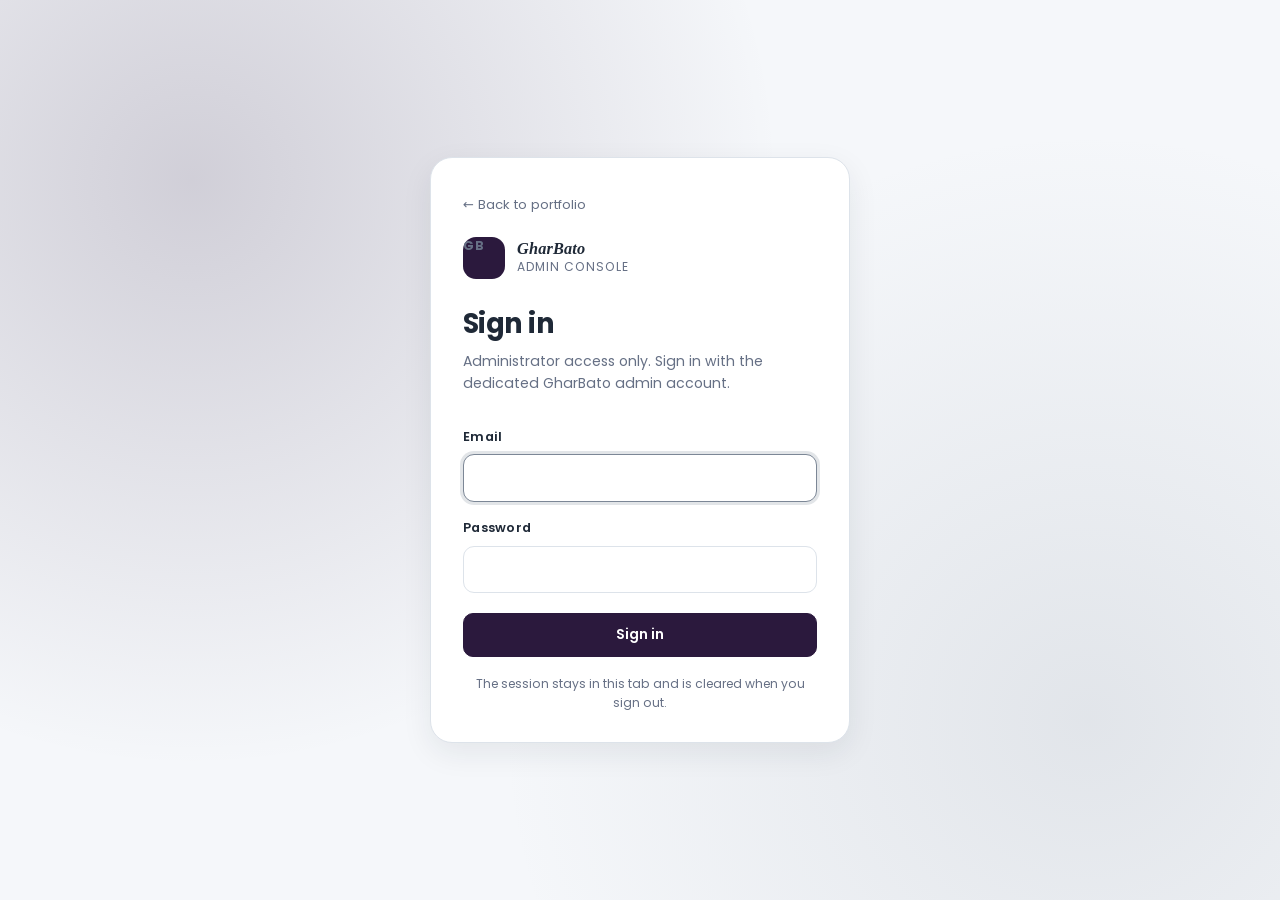
==== gharbato-admin.html @ e3916958 "Add GharBato web admin console Admin sign-in checks the dedicated account UID defined in the public " ====
<!DOCTYPE html>
<html lang="en">
<head>
    <meta charset="UTF-8">
    <meta name="viewport" content="width=device-width, initial-scale=1.0">
    <meta name="robots" content="noindex, nofollow">
    <meta name="description" content="Private GharBato administration console.">
    <title>GharBato Admin</title>
    <link rel="stylesheet" href="gharbato-admin.css?v=20261026-5">
</head>
<body>
    <div id="login-view" class="auth-screen">
        <div class="auth-card">
            <a class="auth-back" href="index.html">&larr; Back to portfolio</a>
            <div class="auth-brand">
                <span class="brand-mark">GB</span>
                <div>
                    <strong>GharBato</strong>
                    <span>Admin console</span>
                </div>
            </div>
            <h1>Sign in</h1>
            <p class="muted">Administrator access only. Sign in with the dedicated GharBato admin account.</p>
            <form id="login-form" novalidate>
                <label for="login-email">Email</label>
                <input id="login-email" name="email" type="email" autocomplete="username" spellcheck="false" required>
                <label for="login-password">Password</label>
                <input id="login-password" name="password" type="password" autocomplete="current-password" required>
                <p id="login-error" class="form-error" role="alert" hidden></p>
                <button type="submit" class="btn btn-primary btn-block" id="login-submit">Sign in</button>
            </form>
            <p class="auth-note">The session stays in this tab and is cleared when you sign out.</p>
        </div>
    </div>

    <div id="admin-view" hidden>
        <header class="topbar">
            <div class="topbar-inner">
                <div class="topbar-brand">
                    <span class="brand-mark">GB</span>
                    <div>
                        <strong>GharBato</strong>
                        <span>Admin</span>
                    </div>
                </div>
                <div class="topbar-actions">
                    <span id="account-email" class="account-email"></span>
                    <button type="button" class="btn btn-ghost" data-action="refresh">Refresh</button>
                    <button type="button" class="btn btn-ghost" data-action="sign-out">Sign out</button>
                </div>
            </div>
            <nav class="tabs" aria-label="Admin sections">
                <button type="button" class="tab is-active" data-action="nav" data-view="overview">Overview</button>
                <button type="button" class="tab" data-action="nav" data-view="listings">Listings</button>
                <button type="button" class="tab" data-action="nav" data-view="reports">Reports</button>
                <button type="button" class="tab" data-action="nav" data-view="users">Users</button>
                <button type="button" class="tab" data-action="nav" data-view="kyc">KYC</button>
                <button type="button" class="tab" data-action="nav" data-view="support">Support</button>
                <button type="button" class="tab" data-action="nav" data-view="search">Search</button>
                <button type="button" class="tab" data-action="nav" data-view="delete">Deletion</button>
            </nav>
        </header>

        <main class="view" id="view-root"></main>

        <footer class="admin-footer">
            GharBato admin &middot; <a href="index.html">Portfolio</a> &middot;
            <a href="gharbato-privacy.html">Privacy</a>
        </footer>

        <div id="toast" class="toast" role="status" aria-live="polite" hidden></div>
        <div id="modal-root"></div>
    </div>

    <script src="gharbato-admin-config.js?v=20261026-5"></script>
    <script src="gharbato-admin.js?v=20261026-5"></script>
</body>
</html>
---- gharbato-admin.css ----
@import url('https://fonts.googleapis.com/css2?family=Poppins:wght@300;400;500;600;700&display=swap');

:root {
    --bg: #f5f7fa;
    --surface: #ffffff;
    --surface-2: #eef1f5;
    --surface-3: #e4e9ef;
    --text: #1f2937;
    --muted: #667085;
    --border: #dde3ea;
    --brand: #2b193d;
    --brand-soft: #f1ecf5;
    --accent: #7c8796;
    --green: #2f855a;
    --green-soft: #e6f4ec;
    --amber: #b7791f;
    --amber-soft: #fdf3e1;
    --red: #c53030;
    --red-soft: #fdecec;
    --shadow: 0 10px 30px rgba(31, 41, 55, 0.08);
    --radius: 16px;
}

@media (prefers-color-scheme: dark) {
    :root {
        --bg: #15171a;
        --surface: #202328;
        --surface-2: #2b2f35;
        --surface-3: #343940;
        --text: #f3f4f6;
        --muted: #b6bec9;
        --border: #3e454e;
        --brand: #dbc9e8;
        --brand-soft: rgba(219, 201, 232, 0.13);
        --accent: #9aa6b4;
        --green: #68d391;
        --green-soft: rgba(104, 211, 145, 0.14);
        --amber: #f6c177;
        --amber-soft: rgba(246, 193, 119, 0.14);
        --red: #fc8181;
        --red-soft: rgba(252, 129, 129, 0.14);
        --shadow: 0 14px 36px rgba(0, 0, 0, 0.35);
    }
}

* {
    box-sizing: border-box;
}

html {
    color-scheme: light dark;
}

body {
    margin: 0;
    min-height: 100vh;
    background: var(--bg);
    color: var(--text);
    font-family: 'Poppins', system-ui, -apple-system, Segoe UI, sans-serif;
    font-size: 15px;
    line-height: 1.55;
    -webkit-font-smoothing: antialiased;
}

h1, h2, h3, p {
    margin: 0;
}

button, input, select, textarea {
    font: inherit;
    color: inherit;
}

a {
    color: var(--brand);
}

img {
    max-width: 100%;
}

[hidden] {
    display: none !important;
}

.muted {
    color: var(--muted);
}

.small {
    font-size: 0.82rem;
}

/* ---------- Auth ---------- */

.auth-screen {
    display: grid;
    place-items: center;
    min-height: 100vh;
    padding: 24px;
    background:
        radial-gradient(circle at 15% 20%, rgba(43, 25, 61, 0.18), transparent 45%),
        radial-gradient(circle at 85% 80%, rgba(124, 135, 150, 0.16), transparent 45%),
        var(--bg);
}

.auth-card {
    width: min(420px, 100%);
    padding: 34px 32px 30px;
    background: var(--surface);
    border: 1px solid var(--border);
    border-radius: 22px;
    box-shadow: var(--shadow);
}

.auth-back {
    display: inline-block;
    margin-bottom: 22px;
    color: var(--muted);
    font-size: 0.82rem;
    text-decoration: none;
}

.auth-back:hover {
    color: var(--text);
}

.auth-brand,
.topbar-brand {
    display: flex;
    align-items: center;
    gap: 12px;
}

.brand-mark {
    display: grid;
    place-items: center;
    width: 42px;
    height: 42px;
    border-radius: 13px;
    background: var(--brand);
    color: var(--surface);
    font-weight: 700;
    letter-spacing: 0.02em;
    font-size: 0.9rem;
}

@media (prefers-color-scheme: dark) {
    .brand-mark {
        background: #6d4a83;
        color: #ffffff;
    }
}

.auth-brand strong,
.topbar-brand strong {
    display: block;
    font-size: 1.02rem;
    line-height: 1.2;
    font-family: Georgia, 'Times New Roman', serif;
    font-style: italic;
    letter-spacing: 0.01em;
}

.auth-brand span,
.topbar-brand span {
    display: block;
    color: var(--muted);
    font-size: 0.76rem;
    letter-spacing: 0.08em;
    text-transform: uppercase;
}

.auth-card h1 {
    margin-top: 24px;
    font-size: 1.7rem;
    letter-spacing: -0.02em;
}

.auth-card > .muted {
    margin-top: 6px;
    font-size: 0.88rem;
}

#login-form {
    margin-top: 24px;
    display: grid;
    gap: 8px;
}

#login-form label {
    margin-top: 8px;
    font-size: 0.8rem;
    font-weight: 600;
    letter-spacing: 0.02em;
}

input, select, textarea {
    width: 100%;
    padding: 11px 13px;
    border: 1px solid var(--border);
    border-radius: 11px;
    background: var(--surface);
    color: var(--text);
    outline: none;
    transition: border-color 140ms ease, box-shadow 140ms ease;
}

input:focus, select:focus, textarea:focus {
    border-color: var(--accent);
    box-shadow: 0 0 0 3px color-mix(in srgb, var(--accent) 22%, transparent);
}

textarea {
    min-height: 92px;
    resize: vertical;
}

.form-error,
.modal-error {
    color: var(--red);
    font-size: 0.84rem;
}

.auth-note {
    margin-top: 18px;
    color: var(--muted);
    font-size: 0.76rem;
    text-align: center;
}

/* ---------- Buttons ---------- */

.btn {
    display: inline-flex;
    align-items: center;
    justify-content: center;
    gap: 6px;
    min-height: 38px;
    padding: 8px 15px;
    border: 1px solid transparent;
    border-radius: 10px;
    background: transparent;
    font-size: 0.86rem;
    font-weight: 600;
    cursor: pointer;
    transition: transform 120ms ease, background-color 120ms ease, border-color 120ms ease, opacity 120ms ease;
    text-decoration: none;
    white-space: nowrap;
}

.btn:hover:not(:disabled) {
    transform: translateY(-1px);
}

.btn:disabled {
    opacity: 0.55;
    cursor: not-allowed;
}

.btn-primary {
    background: var(--brand);
    border-color: var(--brand);
    color: var(--surface);
}

@media (prefers-color-scheme: dark) {
    .btn-primary {
        background: #6d4a83;
        border-color: #6d4a83;
        color: #ffffff;
    }
}

.btn-ghost {
    border-color: var(--border);
    background: var(--surface);
}

.btn-ghost:hover:not(:disabled) {
    background: var(--surface-2);
}

.btn-danger {
    background: var(--red);
    border-color: var(--red);
    color: #ffffff;
}

.btn-small {
    min-height: 32px;
    padding: 5px 11px;
    font-size: 0.79rem;
}

.btn-block {
    width: 100%;
    margin-top: 12px;
    min-height: 44px;
}

/* ---------- Shell ---------- */

.topbar {
    position: sticky;
    top: 0;
    z-index: 40;
    background: color-mix(in srgb, var(--surface) 92%, transparent);
    backdrop-filter: blur(14px);
    border-bottom: 1px solid var(--border);
}

.topbar-inner {
    display: flex;
    align-items: center;
    justify-content: space-between;
    gap: 16px;
    max-width: 1220px;
    margin: 0 auto;
    padding: 12px 24px;
}

.topbar-actions {
    display: flex;
    align-items: center;
    gap: 8px;
    flex-wrap: wrap;
    justify-content: flex-end;
}

.account-email {
    max-width: 240px;
    overflow: hidden;
    text-overflow: ellipsis;
    white-space: nowrap;
    color: var(--muted);
    font-size: 0.8rem;
}

.tabs {
    display: flex;
    gap: 4px;
    max-width: 1220px;
    margin: 0 auto;
    padding: 0 20px 8px;
    overflow-x: auto;
    scrollbar-width: none;
}

.tabs::-webkit-scrollbar {
    display: none;
}

.tab {
    flex: 0 0 auto;
    padding: 8px 13px;
    border: 0;
    border-radius: 9px;
    background: transparent;
    color: var(--muted);
    font-size: 0.84rem;
    font-weight: 600;
    cursor: pointer;
}

.tab:hover {
    background: var(--surface-2);
    color: var(--text);
}

.tab.is-active {
    background: var(--brand-soft);
    color: var(--text);
}

@media (prefers-color-scheme: dark) {
    .tab.is-active {
        background: var(--surface-3);
    }
}

.view {
    max-width: 1220px;
    margin: 0 auto;
    padding: 26px 24px 48px;
}

.admin-footer {
    max-width: 1220px;
    margin: 0 auto;
    padding: 0 24px 36px;
    color: var(--muted);
    font-size: 0.78rem;
}

.admin-footer a {
    color: inherit;
}

/* ---------- Page pieces ---------- */

.page-head {
    display: flex;
    align-items: flex-end;
    justify-content: space-between;
    gap: 16px;
    margin-bottom: 20px;
}

.page-head h1 {
    font-size: 1.65rem;
    letter-spacing: -0.025em;
}

.page-head p {
    margin-top: 4px;
    color: var(--muted);
    font-size: 0.88rem;
}

.stat-grid {
    display: grid;
    grid-template-columns: repeat(auto-fit, minmax(190px, 1fr));
    gap: 14px;
    margin-bottom: 22px;
}

.stat {
    display: block;
    width: 100%;
    padding: 18px 18px 16px;
    border: 1px solid var(--border);
    border-radius: var(--radius);
    background: var(--surface);
    text-align: left;
    cursor: pointer;
    transition: transform 140ms ease, border-color 140ms ease, box-shadow 140ms ease;
}

.stat:hover {
    transform: translateY(-2px);
    border-color: var(--accent);
    box-shadow: var(--shadow);
}

.stat-value {
    display: block;
    font-size: 1.9rem;
    font-weight: 700;
    letter-spacing: -0.03em;
    line-height: 1.15;
}

.stat-label {
    display: block;
    margin-top: 4px;
    color: var(--muted);
    font-size: 0.82rem;
}

.stat.is-warn .stat-value {
    color: var(--amber);
}

.stat.is-danger .stat-value {
    color: var(--red);
}

.stat.is-good .stat-value {
    color: var(--green);
}

.panel-grid {
    display: grid;
    grid-template-columns: repeat(auto-fit, minmax(320px, 1fr));
    gap: 18px;
}

.panel {
    padding: 20px;
    border: 1px solid var(--border);
    border-radius: var(--radius);
    background: var(--surface);
}

.panel h2 {
    margin-bottom: 14px;
    font-size: 1rem;
    letter-spacing: -0.01em;
}

.panel-list {
    display: grid;
    gap: 10px;
}

.panel-row {
    display: flex;
    align-items: center;
    justify-content: space-between;
    gap: 12px;
    padding: 10px 0;
    border-bottom: 1px solid var(--border);
    font-size: 0.86rem;
}

.panel-row:last-child {
    border-bottom: 0;
    padding-bottom: 0;
}

.panel-row .grow {
    min-width: 0;
}

.panel-row strong,
.panel-row span {
    overflow: hidden;
    text-overflow: ellipsis;
    white-space: nowrap;
}

.panel-row strong {
    display: block;
    font-weight: 600;
}

.panel-row span {
    display: block;
    color: var(--muted);
    font-size: 0.78rem;
}

.toolbar {
    display: flex;
    align-items: center;
    justify-content: space-between;
    gap: 12px;
    flex-wrap: wrap;
    margin-bottom: 18px;
}

.toolbar .search {
    flex: 1 1 280px;
    max-width: 420px;
}

.segmented {
    display: inline-flex;
    gap: 4px;
    padding: 4px;
    border: 1px solid var(--border);
    border-radius: 12px;
    background: var(--surface);
    overflow-x: auto;
    max-width: 100%;
}

.seg {
    display: inline-flex;
    align-items: center;
    gap: 6px;
    padding: 7px 12px;
    border: 0;
    border-radius: 8px;
    background: transparent;
    color: var(--muted);
    font-size: 0.8rem;
    font-weight: 600;
    cursor: pointer;
    white-space: nowrap;
}

.seg:hover {
    color: var(--text);
}

.seg.is-active {
    background: var(--brand-soft);
    color: var(--text);
}

.seg-count {
    padding: 1px 6px;
    border-radius: 999px;
    background: var(--surface-2);
    font-size: 0.72rem;
    font-weight: 600;
}

.stack {
    display: grid;
    gap: 14px;
}

/* ---------- Cards ---------- */

.listing-card {
    display: grid;
    grid-template-columns: 190px 1fr;
    overflow: hidden;
    border: 1px solid var(--border);
    border-radius: var(--radius);
    background: var(--surface);
}

.listing-media {
    min-height: 170px;
    background: var(--surface-2);
}

.listing-media img {
    width: 100%;
    height: 100%;
    object-fit: cover;
    display: block;
}

.listing-media .placeholder {
    display: grid;
    place-items: center;
    height: 100%;
    min-height: 170px;
    color: var(--muted);
    font-size: 0.78rem;
}

.listing-body {
    min-width: 0;
    padding: 18px;
}

.row-between {
    display: flex;
    align-items: flex-start;
    justify-content: space-between;
    gap: 12px;
}

.row-between h3 {
    min-width: 0;
    font-size: 1.02rem;
    letter-spacing: -0.015em;
    overflow-wrap: anywhere;
}

.meta {
    margin-top: 6px;
    color: var(--muted);
    font-size: 0.84rem;
}

.owner {
    display: flex;
    align-items: center;
    gap: 9px;
    margin-top: 12px;
    font-size: 0.82rem;
}

.avatar {
    width: 32px;
    height: 32px;
    border-radius: 50%;
    object-fit: cover;
    flex: 0 0 auto;
    background: var(--surface-3);
}

.avatar-fallback {
    display: grid;
    place-items: center;
    width: 32px;
    height: 32px;
    border-radius: 50%;
    background: var(--brand-soft);
    color: var(--text);
    font-size: 0.72rem;
    font-weight: 700;
    flex: 0 0 auto;
}

.owner-text {
    min-width: 0;
}

.owner-text strong {
    display: block;
    font-weight: 600;
    overflow: hidden;
    text-overflow: ellipsis;
    white-space: nowrap;
}

.owner-text span {
    display: block;
    color: var(--muted);
    overflow: hidden;
    text-overflow: ellipsis;
    white-space: nowrap;
}

.actions {
    display: flex;
    align-items: center;
    gap: 8px;
    flex-wrap: wrap;
    margin-top: 14px;
}

.details {
    margin-top: 14px;
    padding-top: 14px;
    border-top: 1px solid var(--border);
}

.detail-grid {
    display: grid;
    grid-template-columns: repeat(auto-fit, minmax(180px, 1fr));
    gap: 10px 18px;
    font-size: 0.83rem;
}

.detail-grid div {
    min-width: 0;
}

.detail-grid dt {
    color: var(--muted);
    font-size: 0.75rem;
    text-transform: uppercase;
    letter-spacing: 0.05em;
}

.detail-grid dd {
    margin: 2px 0 0;
    overflow-wrap: anywhere;
}

.description {
    margin-top: 12px;
    color: var(--muted);
    font-size: 0.84rem;
    white-space: pre-wrap;
    overflow-wrap: anywhere;
}

.detail-gallery {
    display: grid;
    grid-template-columns: repeat(auto-fill, minmax(110px, 1fr));
    gap: 8px;
    margin-bottom: 14px;
}

.detail-gallery button {
    padding: 0;
    border: 1px solid var(--border);
    border-radius: 9px;
    overflow: hidden;
    background: var(--surface-2);
    cursor: zoom-in;
}

.detail-gallery img {
    display: block;
    width: 100%;
    height: 84px;
    object-fit: cover;
}

.reason-box {
    margin-top: 12px;
    padding: 10px 12px;
    border-radius: 10px;
    background: var(--amber-soft);
    color: var(--text);
    font-size: 0.83rem;
}

.reason-box strong {
    display: block;
    color: var(--amber);
    font-size: 0.72rem;
    letter-spacing: 0.05em;
    text-transform: uppercase;
}

.badge {
    display: inline-flex;
    align-items: center;
    padding: 3px 9px;
    border-radius: 999px;
    font-size: 0.7rem;
    font-weight: 700;
    letter-spacing: 0.04em;
    text-transform: uppercase;
    white-space: nowrap;
}

.badge-pending {
    background: var(--amber-soft);
    color: var(--amber);
}

.badge-approved {
    background: var(--green-soft);
    color: var(--green);
}

.badge-rejected,
.badge-suspended {
    background: var(--red-soft);
    color: var(--red);
}

.badge-neutral {
    background: var(--surface-2);
    color: var(--muted);
}

.doc-pair {
    display: grid;
    grid-template-columns: 1fr 1fr;
    gap: 10px;
    margin-top: 14px;
}

.doc-pair button {
    padding: 0;
    border: 1px solid var(--border);
    border-radius: 10px;
    overflow: hidden;
    background: var(--surface-2);
    cursor: zoom-in;
}

.doc-pair img {
    display: block;
    width: 100%;
    height: 140px;
    object-fit: cover;
}

.empty,
.loading {
    display: grid;
    place-items: center;
    gap: 12px;
    min-height: 220px;
    padding: 36px 20px;
    border: 1px dashed var(--border);
    border-radius: var(--radius);
    color: var(--muted);
    text-align: center;
    font-size: 0.88rem;
}

.spinner {
    width: 26px;
    height: 26px;
    border: 3px solid var(--surface-3);
    border-top-color: var(--brand);
    border-radius: 50%;
    animation: spin 800ms linear infinite;
}

@keyframes spin {
    to { transform: rotate(360deg); }
}

.banner-error {
    margin-bottom: 18px;
    padding: 12px 14px;
    border: 1px solid var(--red);
    border-radius: 11px;
    background: var(--red-soft);
    color: var(--red);
    font-size: 0.85rem;
}

/* ---------- Support chat ---------- */

.chat-shell {
    display: grid;
    grid-template-rows: auto 1fr auto;
    height: min(640px, calc(100vh - 220px));
    min-height: 420px;
    border: 1px solid var(--border);
    border-radius: var(--radius);
    background: var(--surface);
    overflow: hidden;
}

.chat-head {
    display: flex;
    align-items: center;
    gap: 12px;
    padding: 14px 16px;
    border-bottom: 1px solid var(--border);
}

.chat-head .grow {
    min-width: 0;
    flex: 1;
}

.chat-head strong {
    display: block;
    overflow: hidden;
    text-overflow: ellipsis;
    white-space: nowrap;
}

.chat-head span {
    display: block;
    color: var(--muted);
    font-size: 0.78rem;
}

.chat-messages {
    display: flex;
    flex-direction: column;
    gap: 10px;
    padding: 18px;
    overflow-y: auto;
    background: var(--bg);
}

.msg {
    max-width: min(560px, 78%);
    padding: 9px 12px;
    border-radius: 13px;
    background: var(--surface);
    border: 1px solid var(--border);
    font-size: 0.87rem;
    overflow-wrap: anywhere;
}

.msg-admin {
    align-self: flex-end;
    background: var(--brand-soft);
    border-color: transparent;
}

.msg-meta {
    display: block;
    margin-top: 4px;
    color: var(--muted);
    font-size: 0.68rem;
    text-align: right;
}

.composer {
    display: flex;
    gap: 10px;
    align-items: flex-end;
    padding: 12px;
    border-top: 1px solid var(--border);
    background: var(--surface);
}

.composer textarea {
    min-height: 44px;
    max-height: 130px;
    resize: none;
    padding: 10px 12px;
}

.thread-list {
    display: grid;
    gap: 10px;
}

.thread {
    display: flex;
    align-items: center;
    gap: 12px;
    width: 100%;
    padding: 14px 16px;
    border: 1px solid var(--border);
    border-radius: 13px;
    background: var(--surface);
    text-align: left;
    cursor: pointer;
}

.thread:hover {
    border-color: var(--accent);
}

.thread .grow {
    min-width: 0;
    flex: 1;
}

.thread strong,
.thread span {
    display: block;
    overflow: hidden;
    text-overflow: ellipsis;
    white-space: nowrap;
}

.thread span {
    color: var(--muted);
    font-size: 0.78rem;
}

/* ---------- History ---------- */

.history-row {
    display: flex;
    align-items: center;
    justify-content: space-between;
    gap: 14px;
    padding: 14px 16px;
    border: 1px solid var(--border);
    border-radius: 13px;
    background: var(--surface);
}

.history-row .grow {
    min-width: 0;
}

.history-row strong {
    display: block;
    overflow: hidden;
    text-overflow: ellipsis;
    white-space: nowrap;
}

.history-row span {
    display: block;
    color: var(--muted);
    font-size: 0.78rem;
}

/* ---------- Modal & toast ---------- */

.modal-backdrop {
    position: fixed;
    inset: 0;
    z-index: 80;
    display: grid;
    place-items: center;
    padding: 20px;
    background: rgba(10, 12, 16, 0.62);
    backdrop-filter: blur(3px);
}

.modal {
    width: min(460px, 100%);
    max-height: calc(100vh - 40px);
    overflow-y: auto;
    padding: 24px;
    border-radius: 18px;
    background: var(--surface);
    box-shadow: var(--shadow);
}

.modal h2 {
    font-size: 1.12rem;
    letter-spacing: -0.015em;
}

.modal-body {
    margin-top: 14px;
    display: grid;
    gap: 10px;
    font-size: 0.88rem;
}

.modal-body p {
    color: var(--muted);
}

.modal-body label {
    font-size: 0.78rem;
    font-weight: 600;
}

.modal-actions {
    display: flex;
    justify-content: flex-end;
    gap: 8px;
    margin-top: 20px;
}

.modal-image {
    width: 100%;
    max-height: 70vh;
    object-fit: contain;
    border-radius: 10px;
    background: var(--surface-2);
}

.toast {
    position: fixed;
    right: 22px;
    bottom: 22px;
    z-index: 90;
    max-width: min(360px, calc(100vw - 44px));
    padding: 12px 16px;
    border-radius: 11px;
    background: var(--text);
    color: var(--surface);
    box-shadow: var(--shadow);
    font-size: 0.85rem;
}

.toast.is-error {
    background: var(--red);
    color: #ffffff;
}

/* ---------- Responsive ---------- */

@media (max-width: 760px) {
    .topbar-inner {
        padding: 10px 16px;
    }

    .account-email {
        display: none;
    }

    .tabs {
        padding: 0 12px 8px;
    }

    .view {
        padding: 20px 16px 40px;
    }

    .admin-footer {
        padding: 0 16px 28px;
    }

    .page-head {
        align-items: flex-start;
        flex-direction: column;
    }

    .listing-card {
        grid-template-columns: 1fr;
    }

    .listing-media,
    .listing-media img {
        height: 190px;
        min-height: 190px;
    }

    .toolbar {
        align-items: stretch;
    }

    .toolbar .search {
        max-width: none;
    }

    .doc-pair img {
        height: 110px;
    }

    .composer {
        flex-direction: column;
        align-items: stretch;
    }

    .history-row {
        align-items: flex-start;
        flex-direction: column;
    }
}
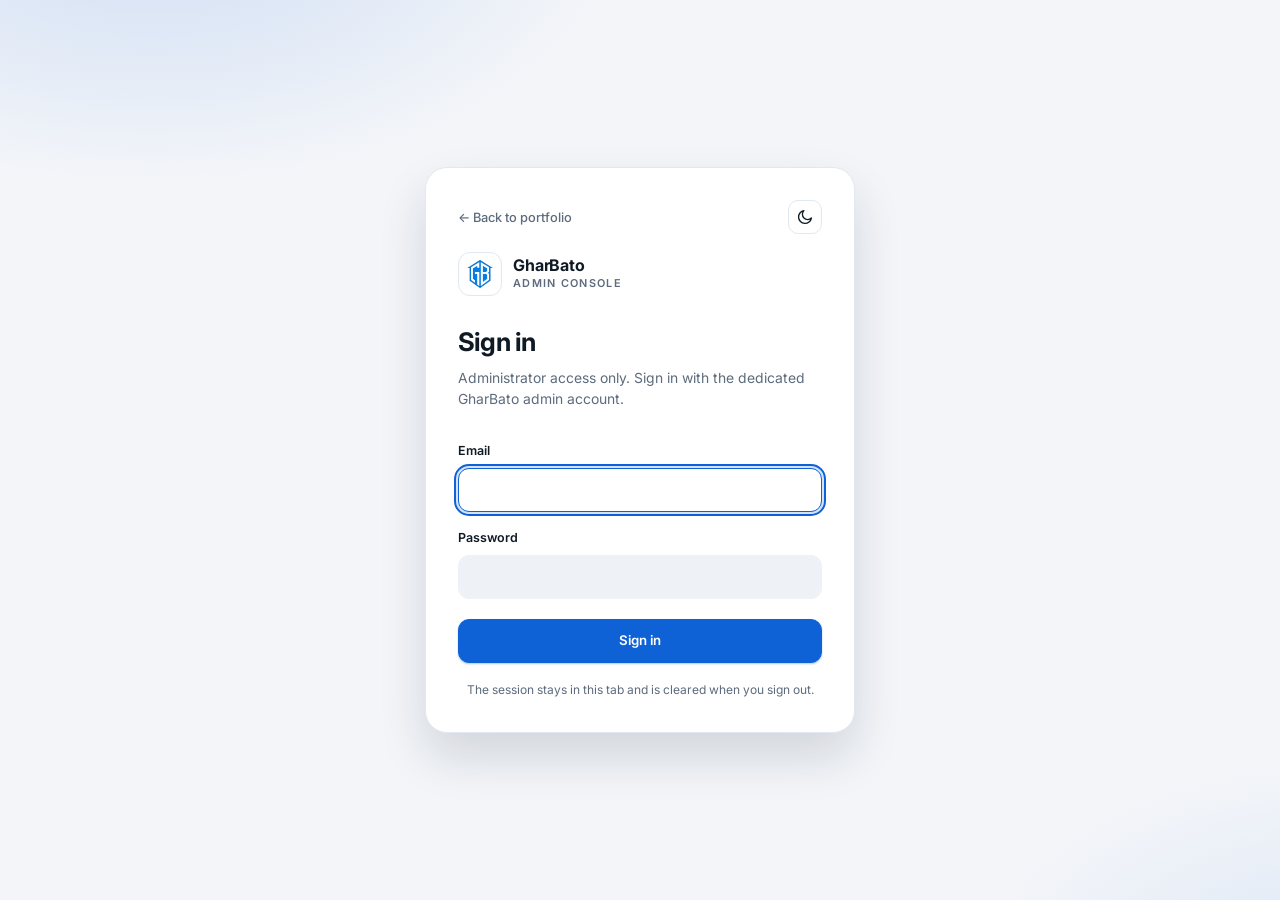
==== commit 5a9df202: "Add public share pages, App Links and admin share sync Listing links now resolve for people without " ====
--- a/gharbato-admin.html
+++ b/gharbato-admin.html
@@ -6,14 +6,34 @@
     <meta name="robots" content="noindex, nofollow">
     <meta name="description" content="Private GharBato administration console.">
     <title>GharBato Admin</title>
-    <link rel="stylesheet" href="gharbato-admin.css?v=20261026-5">
+    <link rel="icon" type="image/png" href="Images/gharbato-logo.png">
+    <script>
+        /* Apply the stored theme before first paint so there is no flash. */
+        (function () {
+            try {
+                var prefs = JSON.parse(localStorage.getItem('gharbato-admin-prefs-v1') || '{}');
+                var theme = prefs.theme || 'system';
+                var dark = theme === 'dark' || (theme !== 'light' &&
+                    window.matchMedia && window.matchMedia('(prefers-color-scheme: dark)').matches);
+                document.documentElement.setAttribute('data-theme', dark ? 'dark' : 'light');
+            } catch (error) {
+                document.documentElement.setAttribute('data-theme', 'light');
+            }
+        }());
+    </script>
+    <link rel="stylesheet" href="gharbato-admin.css?v=20261122-5">
 </head>
 <body>
     <div id="login-view" class="auth-screen">
         <div class="auth-card">
-            <a class="auth-back" href="index.html">&larr; Back to portfolio</a>
+            <div class="auth-top">
+                <a class="auth-back" href="index.html">&larr; Back to portfolio</a>
+                <button type="button" class="icon-btn auth-theme" data-action="toggle-theme" aria-label="Switch to dark theme" title="Switch to dark theme">
+                    <svg viewBox="0 0 24 24" aria-hidden="true"><path d="M20.5 13.4A8.6 8.6 0 1 1 10.6 3.5a6.8 6.8 0 0 0 9.9 9.9Z"/></svg>
+                </button>
+            </div>
             <div class="auth-brand">
-                <span class="brand-mark">GB</span>
+                <img class="brand-logo" src="Images/gharbato-logo.png" alt="GharBato" width="44" height="44">
                 <div>
                     <strong>GharBato</strong>
                     <span>Admin console</span>
@@ -34,45 +54,112 @@
     </div>
 
     <div id="admin-view" hidden>
-        <header class="topbar">
-            <div class="topbar-inner">
-                <div class="topbar-brand">
-                    <span class="brand-mark">GB</span>
+        <div class="shell">
+            <aside class="sidebar" id="sidebar" aria-label="Admin navigation">
+                <div class="topbar-brand sidebar-brand">
+                    <img class="brand-logo" src="Images/gharbato-logo.png" alt="GharBato" width="34" height="34">
                     <div>
                         <strong>GharBato</strong>
                         <span>Admin</span>
                     </div>
                 </div>
-                <div class="topbar-actions">
-                    <span id="account-email" class="account-email"></span>
-                    <button type="button" class="btn btn-ghost" data-action="refresh">Refresh</button>
-                    <button type="button" class="btn btn-ghost" data-action="sign-out">Sign out</button>
+                <nav class="side-nav">
+                    <p class="nav-group">Review</p>
+                    <button type="button" class="nav-item" data-action="nav" data-view="overview">
+                        <span class="nav-icon" aria-hidden="true"><svg viewBox="0 0 24 24"><rect x="3" y="3" width="7" height="7" rx="1.5"/><rect x="14" y="3" width="7" height="7" rx="1.5"/><rect x="3" y="14" width="7" height="7" rx="1.5"/><rect x="14" y="14" width="7" height="7" rx="1.5"/></svg></span>
+                        <span class="nav-label">Overview</span>
+                        <span class="nav-count" data-count="overview"></span>
+                    </button>
+                    <button type="button" class="nav-item" data-action="nav" data-view="listings">
+                        <span class="nav-icon" aria-hidden="true"><svg viewBox="0 0 24 24"><path d="M3 10.5 12 3l9 7.5"/><path d="M5 9.5V21h14V9.5"/><path d="M9.5 21v-6h5v6"/></svg></span>
+                        <span class="nav-label">Listings</span>
+                        <span class="nav-count" data-count="listings"></span>
+                    </button>
+                    <button type="button" class="nav-item" data-action="nav" data-view="kyc">
+                        <span class="nav-icon" aria-hidden="true"><svg viewBox="0 0 24 24"><rect x="3" y="5" width="18" height="14" rx="2"/><circle cx="8.5" cy="11" r="2"/><path d="M5.5 16c.6-1.6 1.7-2.4 3-2.4s2.4.8 3 2.4"/><path d="M14.5 10h4M14.5 14h4"/></svg></span>
+                        <span class="nav-label">KYC</span>
+                        <span class="nav-count" data-count="kyc"></span>
+                    </button>
+
+                    <p class="nav-group">Community</p>
+                    <button type="button" class="nav-item" data-action="nav" data-view="reports">
+                        <span class="nav-icon" aria-hidden="true"><svg viewBox="0 0 24 24"><path d="M5 21V4"/><path d="M5 4h11l-1.6 4L16 12H5"/></svg></span>
+                        <span class="nav-label">Reports</span>
+                        <span class="nav-count" data-count="reports"></span>
+                    </button>
+                    <button type="button" class="nav-item" data-action="nav" data-view="users">
+                        <span class="nav-icon" aria-hidden="true"><svg viewBox="0 0 24 24"><circle cx="9" cy="8" r="3.2"/><path d="M3 20c.7-3.4 3.1-5.2 6-5.2s5.3 1.8 6 5.2"/><path d="M16 8.4a3 3 0 0 1 0 5.8"/><path d="M18 15.4c1.7.7 2.7 2.2 3 4.6"/></svg></span>
+                        <span class="nav-label">Users</span>
+                        <span class="nav-count" data-count="users"></span>
+                    </button>
+                    <button type="button" class="nav-item" data-action="nav" data-view="support">
+                        <span class="nav-icon" aria-hidden="true"><svg viewBox="0 0 24 24"><path d="M21 12a8 8 0 0 1-8 8H8l-4 3v-5.2A8 8 0 0 1 13 4a8 8 0 0 1 8 8Z"/><path d="M8.5 11h.01M12 11h.01M15.5 11h.01"/></svg></span>
+                        <span class="nav-label">Support</span>
+                        <span class="nav-count" data-count="support"></span>
+                    </button>
+
+                    <p class="nav-group">Tools</p>
+                    <button type="button" class="nav-item" data-action="nav" data-view="broadcast">
+                        <span class="nav-icon" aria-hidden="true"><svg viewBox="0 0 24 24"><path d="M4 10v4a1 1 0 0 0 1 1h2l7 4V5L7 9H5a1 1 0 0 0-1 1Z"/><path d="M17 9.5a3.5 3.5 0 0 1 0 5"/><path d="M19.5 7a7 7 0 0 1 0 10"/></svg></span>
+                        <span class="nav-label">Broadcast</span>
+                        <span class="nav-count" data-count="broadcast"></span>
+                    </button>
+                    <button type="button" class="nav-item" data-action="nav" data-view="search">
+                        <span class="nav-icon" aria-hidden="true"><svg viewBox="0 0 24 24"><circle cx="11" cy="11" r="6.5"/><path d="m16 16 4.5 4.5"/></svg></span>
+                        <span class="nav-label">Search</span>
+                        <span class="nav-count" data-count="search"></span>
+                    </button>
+                    <button type="button" class="nav-item" data-action="nav" data-view="delete">
+                        <span class="nav-icon" aria-hidden="true"><svg viewBox="0 0 24 24"><path d="M4 7h16"/><path d="M9 7V4.5h6V7"/><path d="M6.5 7l1 13h9l1-13"/><path d="M10 11v5.5M14 11v5.5"/></svg></span>
+                        <span class="nav-label">Deletion</span>
+                        <span class="nav-count" data-count="delete"></span>
+                    </button>
+                </nav>
+                <div class="sidebar-foot">
+                    <button type="button" class="btn btn-ghost btn-small btn-block" data-action="show-shortcuts">Keyboard shortcuts</button>
+                    <a class="sidebar-link" href="index.html">View portfolio</a>
                 </div>
+            </aside>
+            <div class="sidebar-scrim" data-action="toggle-sidebar" hidden></div>
+
+            <div class="main">
+                <header class="topbar">
+                    <div class="topbar-inner">
+                        <button type="button" class="icon-btn sidebar-toggle" data-action="toggle-sidebar" aria-label="Toggle navigation">
+                            <svg viewBox="0 0 24 24" aria-hidden="true"><path d="M4 7h16M4 12h16M4 17h16"/></svg>
+                        </button>
+                        <div class="global-search" id="global-search-wrap">
+                            <span class="gs-icon" aria-hidden="true"><svg viewBox="0 0 24 24"><circle cx="11" cy="11" r="6.5"/><path d="m16 16 4.5 4.5"/></svg></span>
+                            <input id="global-search" type="search" placeholder="Search listings, users, KYC, support…" autocomplete="off" aria-label="Search everything" aria-controls="global-search-results">
+                            <kbd class="kbd">/</kbd>
+                            <div id="global-search-results" class="gs-panel" role="listbox" hidden></div>
+                        </div>
+                        <div class="topbar-actions">
+                            <span class="sync-status" id="sync-status" role="status">Not loaded</span>
+                            <button type="button" class="icon-btn" id="theme-toggle" data-action="toggle-theme" aria-label="Switch to dark theme" title="Dark mode">
+                                <svg viewBox="0 0 24 24" aria-hidden="true"><path d="M20.5 13.4A8.6 8.6 0 1 1 10.6 3.5a6.8 6.8 0 0 0 9.9 9.9Z"/></svg>
+                            </button>
+                            <button type="button" class="btn btn-ghost btn-small" data-action="refresh">Refresh</button>
+                            <span id="account-email" class="account-email"></span>
+                            <button type="button" class="btn btn-ghost btn-small" data-action="sign-out">Sign out</button>
+                        </div>
+                    </div>
+                </header>
+
+                <main class="view" id="view-root"></main>
+
+                <footer class="admin-footer">
+                    GharBato admin &middot; <a href="index.html">Portfolio</a> &middot;
+                    <a href="gharbato-privacy.html">Privacy</a>
+                </footer>
             </div>
-            <nav class="tabs" aria-label="Admin sections">
-                <button type="button" class="tab is-active" data-action="nav" data-view="overview">Overview</button>
-                <button type="button" class="tab" data-action="nav" data-view="listings">Listings</button>
-                <button type="button" class="tab" data-action="nav" data-view="reports">Reports</button>
-                <button type="button" class="tab" data-action="nav" data-view="users">Users</button>
-                <button type="button" class="tab" data-action="nav" data-view="kyc">KYC</button>
-                <button type="button" class="tab" data-action="nav" data-view="support">Support</button>
-                <button type="button" class="tab" data-action="nav" data-view="search">Search</button>
-                <button type="button" class="tab" data-action="nav" data-view="delete">Deletion</button>
-            </nav>
-        </header>
-
-        <main class="view" id="view-root"></main>
-
-        <footer class="admin-footer">
-            GharBato admin &middot; <a href="index.html">Portfolio</a> &middot;
-            <a href="gharbato-privacy.html">Privacy</a>
-        </footer>
+        </div>
 
         <div id="toast" class="toast" role="status" aria-live="polite" hidden></div>
         <div id="modal-root"></div>
     </div>
 
-    <script src="gharbato-admin-config.js?v=20261026-5"></script>
-    <script src="gharbato-admin.js?v=20261026-5"></script>
+    <script src="gharbato-admin-config.js?v=20261122-5"></script>
+    <script src="gharbato-admin.js?v=20261122-5"></script>
 </body>
 </html>
--- a/gharbato-admin.css
+++ b/gharbato-admin.css
@@ -1,68 +1,98 @@
-@import url('https://fonts.googleapis.com/css2?family=Poppins:wght@300;400;500;600;700&display=swap');
+@import url('https://fonts.googleapis.com/css2?family=Inter:wght@400;500;600;700&display=swap');
+
+/* =========================================================
+   GharBato admin console
+   ========================================================= */
 
 :root {
-    --bg: #f5f7fa;
+    --bg: #f3f5f9;
     --surface: #ffffff;
-    --surface-2: #eef1f5;
-    --surface-3: #e4e9ef;
-    --text: #1f2937;
-    --muted: #667085;
-    --border: #dde3ea;
-    --brand: #2b193d;
-    --brand-soft: #f1ecf5;
-    --accent: #7c8796;
-    --green: #2f855a;
-    --green-soft: #e6f4ec;
-    --amber: #b7791f;
-    --amber-soft: #fdf3e1;
-    --red: #c53030;
-    --red-soft: #fdecec;
-    --shadow: 0 10px 30px rgba(31, 41, 55, 0.08);
+    --surface-2: #eef2f7;
+    --surface-3: #e2e8f1;
+    --text: #0f1a24;
+    --muted: #5d6b7c;
+    --border: #e2e8f0;
+    --border-strong: #cbd5e1;
+
+    --brand: #0f62d6;
+    --brand-ink: #0a4aa6;
+    --brand-soft: #e8f1fe;
+
+    --green: #0f7a55;
+    --green-soft: #e4f6ef;
+    --amber: #a95d09;
+    --amber-soft: #fdf3e3;
+    --red: #c92a1f;
+    --red-soft: #fdecea;
+
+    --sidebar-bg: #0b1523;
+    --sidebar-text: #e7eef8;
+    --sidebar-muted: #93a4ba;
+    --sidebar-border: rgba(255, 255, 255, 0.08);
+    --sidebar-active: rgba(255, 255, 255, 0.1);
+
+    --shadow-sm: 0 1px 2px rgba(15, 26, 36, 0.06);
+    --shadow: 0 12px 28px rgba(15, 26, 36, 0.08);
+    --shadow-lg: 0 24px 48px rgba(15, 26, 36, 0.14);
     --radius: 16px;
+    --radius-sm: 11px;
+    --topbar-h: 64px;
 }
 
 @media (prefers-color-scheme: dark) {
     :root {
-        --bg: #15171a;
-        --surface: #202328;
-        --surface-2: #2b2f35;
-        --surface-3: #343940;
-        --text: #f3f4f6;
-        --muted: #b6bec9;
-        --border: #3e454e;
-        --brand: #dbc9e8;
-        --brand-soft: rgba(219, 201, 232, 0.13);
-        --accent: #9aa6b4;
-        --green: #68d391;
-        --green-soft: rgba(104, 211, 145, 0.14);
-        --amber: #f6c177;
-        --amber-soft: rgba(246, 193, 119, 0.14);
-        --red: #fc8181;
-        --red-soft: rgba(252, 129, 129, 0.14);
-        --shadow: 0 14px 36px rgba(0, 0, 0, 0.35);
-    }
-}
-
-* {
+        --bg: #0c1117;
+        --surface: #151c24;
+        --surface-2: #1c242e;
+        --surface-3: #26313c;
+        --text: #e9eff7;
+        --muted: #9cabbf;
+        --border: #26313c;
+        --border-strong: #374554;
+
+        --brand: #3f8cf5;
+        --brand-ink: #b9d5ff;
+        --brand-soft: rgba(63, 140, 245, 0.16);
+
+        --green: #4ade9f;
+        --green-soft: rgba(74, 222, 159, 0.14);
+        --amber: #f5c06a;
+        --amber-soft: rgba(245, 192, 106, 0.14);
+        --red: #ff8b80;
+        --red-soft: rgba(255, 139, 128, 0.14);
+
+        --sidebar-bg: #080d13;
+        --shadow-sm: 0 1px 2px rgba(0, 0, 0, 0.4);
+        --shadow: 0 16px 34px rgba(0, 0, 0, 0.45);
+        --shadow-lg: 0 28px 54px rgba(0, 0, 0, 0.55);
+    }
+}
+
+*,
+*::before,
+*::after {
     box-sizing: border-box;
 }
 
 html {
+    height: 100%;
     color-scheme: light dark;
 }
 
 body {
+    height: 100%;
     margin: 0;
-    min-height: 100vh;
+    overflow: hidden;
     background: var(--bg);
     color: var(--text);
-    font-family: 'Poppins', system-ui, -apple-system, Segoe UI, sans-serif;
-    font-size: 15px;
+    font-family: 'Inter', system-ui, -apple-system, 'Segoe UI', sans-serif;
+    font-size: 14.5px;
     line-height: 1.55;
     -webkit-font-smoothing: antialiased;
-}
-
-h1, h2, h3, p {
+    text-rendering: optimizeLegibility;
+}
+
+h1, h2, h3, p, dl, dd, dt {
     margin: 0;
 }
 
@@ -73,6 +103,11 @@
 
 a {
     color: var(--brand);
+    text-decoration: none;
+}
+
+a:hover {
+    text-decoration: underline;
 }
 
 img {
@@ -83,12 +118,92 @@
     display: none !important;
 }
 
+::selection {
+    background: color-mix(in srgb, var(--brand) 24%, transparent);
+}
+
+:focus-visible {
+    outline: 2px solid var(--brand);
+    outline-offset: 2px;
+}
+
+/* Scrollbars */
+* {
+    scrollbar-width: thin;
+    scrollbar-color: var(--border-strong) transparent;
+}
+
+*::-webkit-scrollbar {
+    width: 10px;
+    height: 10px;
+}
+
+*::-webkit-scrollbar-track {
+    background: transparent;
+}
+
+*::-webkit-scrollbar-thumb {
+    border: 3px solid transparent;
+    border-radius: 999px;
+    background: var(--border-strong);
+    background-clip: content-box;
+}
+
+*::-webkit-scrollbar-thumb:hover {
+    background: var(--muted);
+    background-clip: content-box;
+}
+
 .muted {
     color: var(--muted);
 }
 
 .small {
-    font-size: 0.82rem;
+    font-size: 0.8rem;
+}
+
+.grow {
+    flex: 1;
+    min-width: 0;
+}
+
+/* ---------- Brand & logo ---------- */
+
+.brand-logo {
+    width: 34px;
+    height: 34px;
+    flex: 0 0 34px;
+    border-radius: 9px;
+    background: #ffffff;
+    object-fit: contain;
+    padding: 3px;
+    box-shadow: 0 1px 2px rgba(0, 0, 0, 0.12);
+}
+
+.auth-brand,
+.topbar-brand {
+    display: flex;
+    align-items: center;
+    gap: 11px;
+}
+
+.auth-brand strong,
+.topbar-brand strong {
+    display: block;
+    font-size: 1rem;
+    font-weight: 700;
+    letter-spacing: -0.01em;
+    line-height: 1.2;
+}
+
+.auth-brand span,
+.topbar-brand span {
+    display: block;
+    color: var(--muted);
+    font-size: 0.68rem;
+    font-weight: 600;
+    letter-spacing: 0.12em;
+    text-transform: uppercase;
 }
 
 /* ---------- Auth ---------- */
@@ -96,137 +211,85 @@
 .auth-screen {
     display: grid;
     place-items: center;
-    min-height: 100vh;
-    padding: 24px;
+    height: 100vh;
+    height: 100dvh;
+    overflow-y: auto;
+    padding: 28px;
     background:
-        radial-gradient(circle at 15% 20%, rgba(43, 25, 61, 0.18), transparent 45%),
-        radial-gradient(circle at 85% 80%, rgba(124, 135, 150, 0.16), transparent 45%),
+        radial-gradient(720px 420px at 12% -10%, rgba(15, 98, 214, 0.16), transparent 65%),
+        radial-gradient(620px 380px at 105% 110%, rgba(15, 98, 214, 0.1), transparent 60%),
         var(--bg);
 }
 
 .auth-card {
-    width: min(420px, 100%);
-    padding: 34px 32px 30px;
-    background: var(--surface);
+    width: min(430px, 100%);
+    padding: 32px;
     border: 1px solid var(--border);
     border-radius: 22px;
-    box-shadow: var(--shadow);
+    background: var(--surface);
+    box-shadow: var(--shadow-lg);
+}
+
+.auth-card .brand-logo {
+    width: 44px;
+    height: 44px;
+    flex-basis: 44px;
+    border-radius: 12px;
+    padding: 4px;
+    border: 1px solid var(--border);
+    box-shadow: none;
 }
 
 .auth-back {
     display: inline-block;
     margin-bottom: 22px;
     color: var(--muted);
-    font-size: 0.82rem;
-    text-decoration: none;
+    font-size: 0.8rem;
+    font-weight: 500;
 }
 
 .auth-back:hover {
     color: var(--text);
-}
-
-.auth-brand,
-.topbar-brand {
-    display: flex;
-    align-items: center;
-    gap: 12px;
-}
-
-.brand-mark {
-    display: grid;
-    place-items: center;
-    width: 42px;
-    height: 42px;
-    border-radius: 13px;
-    background: var(--brand);
-    color: var(--surface);
+    text-decoration: none;
+}
+
+.auth-card h1 {
+    margin-top: 26px;
+    font-size: 1.6rem;
     font-weight: 700;
-    letter-spacing: 0.02em;
-    font-size: 0.9rem;
-}
-
-@media (prefers-color-scheme: dark) {
-    .brand-mark {
-        background: #6d4a83;
-        color: #ffffff;
-    }
-}
-
-.auth-brand strong,
-.topbar-brand strong {
-    display: block;
-    font-size: 1.02rem;
-    line-height: 1.2;
-    font-family: Georgia, 'Times New Roman', serif;
-    font-style: italic;
-    letter-spacing: 0.01em;
-}
-
-.auth-brand span,
-.topbar-brand span {
-    display: block;
-    color: var(--muted);
-    font-size: 0.76rem;
-    letter-spacing: 0.08em;
-    text-transform: uppercase;
-}
-
-.auth-card h1 {
-    margin-top: 24px;
-    font-size: 1.7rem;
-    letter-spacing: -0.02em;
+    letter-spacing: -0.03em;
 }
 
 .auth-card > .muted {
     margin-top: 6px;
-    font-size: 0.88rem;
+    font-size: 0.87rem;
 }
 
 #login-form {
-    margin-top: 24px;
+    margin-top: 22px;
     display: grid;
     gap: 8px;
 }
 
 #login-form label {
     margin-top: 8px;
-    font-size: 0.8rem;
+    font-size: 0.78rem;
     font-weight: 600;
-    letter-spacing: 0.02em;
-}
-
-input, select, textarea {
-    width: 100%;
-    padding: 11px 13px;
-    border: 1px solid var(--border);
-    border-radius: 11px;
-    background: var(--surface);
     color: var(--text);
-    outline: none;
-    transition: border-color 140ms ease, box-shadow 140ms ease;
-}
-
-input:focus, select:focus, textarea:focus {
-    border-color: var(--accent);
-    box-shadow: 0 0 0 3px color-mix(in srgb, var(--accent) 22%, transparent);
-}
-
-textarea {
-    min-height: 92px;
-    resize: vertical;
+}
+
+.auth-note {
+    margin-top: 18px;
+    color: var(--muted);
+    font-size: 0.75rem;
+    text-align: center;
 }
 
 .form-error,
 .modal-error {
     color: var(--red);
-    font-size: 0.84rem;
-}
-
-.auth-note {
-    margin-top: 18px;
-    color: var(--muted);
-    font-size: 0.76rem;
-    text-align: center;
+    font-size: 0.82rem;
+    font-weight: 500;
 }
 
 /* ---------- Buttons ---------- */
@@ -237,20 +300,24 @@
     justify-content: center;
     gap: 6px;
     min-height: 38px;
-    padding: 8px 15px;
+    padding: 8px 14px;
     border: 1px solid transparent;
-    border-radius: 10px;
+    border-radius: var(--radius-sm);
     background: transparent;
-    font-size: 0.86rem;
+    font-size: 0.83rem;
     font-weight: 600;
+    line-height: 1.2;
+    white-space: nowrap;
     cursor: pointer;
-    transition: transform 120ms ease, background-color 120ms ease, border-color 120ms ease, opacity 120ms ease;
-    text-decoration: none;
-    white-space: nowrap;
+    transition: background-color 120ms ease, border-color 120ms ease, color 120ms ease, box-shadow 120ms ease, transform 120ms ease;
 }
 
 .btn:hover:not(:disabled) {
     transform: translateY(-1px);
+}
+
+.btn:active:not(:disabled) {
+    transform: none;
 }
 
 .btn:disabled {
@@ -261,24 +328,38 @@
 .btn-primary {
     background: var(--brand);
     border-color: var(--brand);
-    color: var(--surface);
+    color: #ffffff;
+    box-shadow: 0 1px 2px rgba(15, 98, 214, 0.35);
+}
+
+.btn-primary:hover:not(:disabled) {
+    background: var(--brand-ink);
+    border-color: var(--brand-ink);
 }
 
 @media (prefers-color-scheme: dark) {
     .btn-primary {
-        background: #6d4a83;
-        border-color: #6d4a83;
-        color: #ffffff;
+        color: #06101d;
+        background: var(--brand);
+        border-color: var(--brand);
+        box-shadow: none;
+    }
+
+    .btn-primary:hover:not(:disabled) {
+        background: #6aa7f8;
+        border-color: #6aa7f8;
     }
 }
 
 .btn-ghost {
     border-color: var(--border);
     background: var(--surface);
+    color: var(--text);
 }
 
 .btn-ghost:hover:not(:disabled) {
     background: var(--surface-2);
+    border-color: var(--border-strong);
 }
 
 .btn-danger {
@@ -287,211 +368,788 @@
     color: #ffffff;
 }
 
+.btn-danger:hover:not(:disabled) {
+    filter: brightness(0.94);
+}
+
+@media (prefers-color-scheme: dark) {
+    .btn-danger {
+        color: #1a0906;
+    }
+}
+
 .btn-small {
     min-height: 32px;
     padding: 5px 11px;
-    font-size: 0.79rem;
+    font-size: 0.77rem;
+    border-radius: 9px;
 }
 
 .btn-block {
     width: 100%;
+    min-height: 44px;
     margin-top: 12px;
-    min-height: 44px;
-}
-
-/* ---------- Shell ---------- */
-
-.topbar {
-    position: sticky;
-    top: 0;
-    z-index: 40;
-    background: color-mix(in srgb, var(--surface) 92%, transparent);
-    backdrop-filter: blur(14px);
-    border-bottom: 1px solid var(--border);
-}
-
-.topbar-inner {
-    display: flex;
-    align-items: center;
-    justify-content: space-between;
-    gap: 16px;
-    max-width: 1220px;
-    margin: 0 auto;
-    padding: 12px 24px;
-}
-
-.topbar-actions {
-    display: flex;
-    align-items: center;
-    gap: 8px;
-    flex-wrap: wrap;
-    justify-content: flex-end;
-}
-
-.account-email {
-    max-width: 240px;
+}
+
+.icon-btn {
+    display: grid;
+    place-items: center;
+    width: 38px;
+    height: 38px;
+    flex: 0 0 38px;
+    border: 1px solid var(--border);
+    border-radius: 10px;
+    background: var(--surface);
+    color: var(--text);
+    cursor: pointer;
+}
+
+.icon-btn:hover {
+    background: var(--surface-2);
+}
+
+.icon-btn svg,
+.gs-icon svg {
+    width: 18px;
+    height: 18px;
+    fill: none;
+    stroke: currentColor;
+    stroke-width: 1.8;
+    stroke-linecap: round;
+    stroke-linejoin: round;
+}
+
+/* ---------- Form controls ---------- */
+
+input,
+select,
+textarea {
+    width: 100%;
+    padding: 10px 12px;
+    border: 1px solid transparent;
+    border-radius: var(--radius-sm);
+    background: var(--surface-2);
+    color: var(--text);
+    font-size: 0.88rem;
+    outline: none;
+    transition: border-color 140ms ease, box-shadow 140ms ease, background-color 140ms ease;
+}
+
+textarea {
+    min-height: 96px;
+    resize: vertical;
+    line-height: 1.5;
+}
+
+input::placeholder,
+textarea::placeholder {
+    color: var(--muted);
+    opacity: 0.85;
+}
+
+input:hover,
+select:hover,
+textarea:hover {
+    border-color: var(--border-strong);
+}
+
+input:focus,
+select:focus,
+textarea:focus {
+    background: var(--surface);
+    border-color: var(--brand);
+    box-shadow: 0 0 0 3px color-mix(in srgb, var(--brand) 18%, transparent);
+}
+
+select {
+    appearance: none;
+    -webkit-appearance: none;
+    padding-right: 32px;
+    background-image: linear-gradient(45deg, transparent 50%, var(--muted) 50%),
+        linear-gradient(135deg, var(--muted) 50%, transparent 50%);
+    background-position: calc(100% - 16px) 51%, calc(100% - 11px) 51%;
+    background-size: 5px 5px, 5px 5px;
+    background-repeat: no-repeat;
+    cursor: pointer;
+}
+
+.pick {
+    width: 17px;
+    height: 17px;
+    flex: 0 0 17px;
+    padding: 0;
+    border-radius: 5px;
+    accent-color: var(--brand);
+    cursor: pointer;
+}
+
+.search {
+    position: relative;
+    flex: 1 1 300px;
+    max-width: 460px;
+}
+
+.search input {
+    padding-left: 36px;
+}
+
+.search:before {
+    content: '';
+    position: absolute;
+    left: 13px;
+    top: 50%;
+    width: 14px;
+    height: 14px;
+    transform: translateY(-50%);
+    border: 1.8px solid var(--muted);
+    border-radius: 50%;
+    pointer-events: none;
+}
+
+.search:after {
+    content: '';
+    position: absolute;
+    left: 25px;
+    top: calc(50% + 4px);
+    width: 6px;
+    height: 1.8px;
+    transform: rotate(45deg);
+    background: var(--muted);
+    border-radius: 2px;
+    pointer-events: none;
+}
+
+/* ---------- App shell ---------- */
+
+.shell {
+    display: flex;
+    height: 100vh;
+    height: 100dvh;
+    overflow: hidden;
+}
+
+.sidebar {
+    display: flex;
+    flex-direction: column;
+    gap: 4px;
+    width: 252px;
+    flex: 0 0 252px;
+    height: 100%;
+    overflow-y: auto;
+    overscroll-behavior: contain;
+    padding: 18px 14px 14px;
+    background: var(--sidebar-bg);
+    color: var(--sidebar-text);
+}
+
+.sidebar-brand {
+    padding: 2px 8px 16px;
+    margin-bottom: 6px;
+    border-bottom: 1px solid var(--sidebar-border);
+}
+
+.sidebar-brand strong {
+    color: var(--sidebar-text);
+}
+
+.sidebar-brand span {
+    color: var(--sidebar-muted);
+}
+
+.side-nav {
+    display: grid;
+    gap: 2px;
+}
+
+.nav-group {
+    margin: 16px 10px 6px;
+    color: var(--sidebar-muted);
+    font-size: 0.64rem;
+    font-weight: 600;
+    letter-spacing: 0.14em;
+    text-transform: uppercase;
+}
+
+.nav-group:first-child {
+    margin-top: 4px;
+}
+
+.nav-item {
+    position: relative;
+    display: flex;
+    align-items: center;
+    gap: 11px;
+    width: 100%;
+    padding: 9px 11px;
+    border: 0;
+    border-radius: 10px;
+    background: transparent;
+    color: var(--sidebar-muted);
+    font-size: 0.86rem;
+    font-weight: 500;
+    text-align: left;
+    cursor: pointer;
+    transition: background-color 120ms ease, color 120ms ease;
+}
+
+.nav-item:hover {
+    background: rgba(255, 255, 255, 0.06);
+    color: var(--sidebar-text);
+}
+
+.nav-item.is-active {
+    background: var(--sidebar-active);
+    color: #ffffff;
+    font-weight: 600;
+}
+
+.nav-item.is-active:before {
+    content: '';
+    position: absolute;
+    left: -14px;
+    top: 50%;
+    width: 3px;
+    height: 20px;
+    transform: translateY(-50%);
+    border-radius: 0 3px 3px 0;
+    background: var(--brand);
+}
+
+.nav-icon {
+    display: grid;
+    place-items: center;
+    width: 18px;
+    height: 18px;
+    flex: 0 0 18px;
+}
+
+.nav-icon svg {
+    width: 18px;
+    height: 18px;
+    fill: none;
+    stroke: currentColor;
+    stroke-width: 1.7;
+    stroke-linecap: round;
+    stroke-linejoin: round;
+}
+
+.nav-label {
+    flex: 1;
+    min-width: 0;
     overflow: hidden;
     text-overflow: ellipsis;
     white-space: nowrap;
-    color: var(--muted);
-    font-size: 0.8rem;
-}
-
-.tabs {
-    display: flex;
-    gap: 4px;
-    max-width: 1220px;
-    margin: 0 auto;
-    padding: 0 20px 8px;
-    overflow-x: auto;
-    scrollbar-width: none;
-}
-
-.tabs::-webkit-scrollbar {
+}
+
+.nav-count {
+    min-width: 22px;
+    padding: 1px 7px;
+    border-radius: 999px;
+    background: rgba(255, 255, 255, 0.1);
+    color: var(--sidebar-text);
+    font-size: 0.69rem;
+    font-weight: 600;
+    text-align: center;
+}
+
+.nav-count:empty {
     display: none;
 }
 
-.tab {
+.nav-item.is-active .nav-count {
+    background: var(--brand);
+    color: #ffffff;
+}
+
+.sidebar-foot {
+    margin-top: auto;
+    padding-top: 14px;
+    display: grid;
+    gap: 8px;
+    border-top: 1px solid var(--sidebar-border);
+}
+
+.sidebar-foot .btn-ghost {
+    background: rgba(255, 255, 255, 0.06);
+    border-color: var(--sidebar-border);
+    color: var(--sidebar-text);
+}
+
+.sidebar-foot .btn-ghost:hover {
+    background: rgba(255, 255, 255, 0.12);
+}
+
+.sidebar-link {
+    color: var(--sidebar-muted);
+    font-size: 0.76rem;
+    text-align: center;
+}
+
+.sidebar-link:hover {
+    color: var(--sidebar-text);
+    text-decoration: none;
+}
+
+.sidebar-scrim {
+    position: fixed;
+    inset: 0;
+    z-index: 45;
+    border: 0;
+    background: rgba(6, 12, 20, 0.55);
+    backdrop-filter: blur(2px);
+}
+
+.main {
+    display: flex;
+    flex-direction: column;
+    flex: 1;
+    min-width: 0;
+    height: 100%;
+    overflow: hidden;
+}
+
+.topbar {
     flex: 0 0 auto;
-    padding: 8px 13px;
-    border: 0;
-    border-radius: 9px;
-    background: transparent;
-    color: var(--muted);
-    font-size: 0.84rem;
-    font-weight: 600;
-    cursor: pointer;
-}
-
-.tab:hover {
-    background: var(--surface-2);
-    color: var(--text);
-}
-
-.tab.is-active {
-    background: var(--brand-soft);
-    color: var(--text);
-}
-
-@media (prefers-color-scheme: dark) {
-    .tab.is-active {
-        background: var(--surface-3);
-    }
+    z-index: 40;
+    border-bottom: 1px solid var(--border);
+    background: color-mix(in srgb, var(--surface) 92%, transparent);
+    backdrop-filter: blur(12px);
+}
+
+.topbar-inner {
+    display: flex;
+    align-items: center;
+    gap: 12px;
+    height: var(--topbar-h);
+    padding: 0 24px;
+}
+
+.topbar-actions {
+    display: flex;
+    align-items: center;
+    gap: 8px;
+    margin-left: auto;
+}
+
+.account-email {
+    max-width: 210px;
+    overflow: hidden;
+    text-overflow: ellipsis;
+    white-space: nowrap;
+    color: var(--muted);
+    font-size: 0.78rem;
 }
 
 .view {
-    max-width: 1220px;
-    margin: 0 auto;
-    padding: 26px 24px 48px;
+    flex: 1 1 auto;
+    min-height: 0;
+    overflow-y: auto;
+    overscroll-behavior: contain;
+    scroll-behavior: auto;
+    padding: 28px max(24px, calc((100% - 1260px) / 2)) 48px;
 }
 
 .admin-footer {
-    max-width: 1220px;
-    margin: 0 auto;
-    padding: 0 24px 36px;
-    color: var(--muted);
-    font-size: 0.78rem;
+    flex: 0 0 auto;
+    padding: 10px max(24px, calc((100% - 1260px) / 2));
+    border-top: 1px solid var(--border);
+    background: var(--surface);
+    color: var(--muted);
+    font-size: 0.74rem;
 }
 
 .admin-footer a {
     color: inherit;
 }
 
-/* ---------- Page pieces ---------- */
+/* ---------- Global search ---------- */
+
+.global-search {
+    position: relative;
+    display: flex;
+    align-items: center;
+    flex: 1 1 auto;
+    max-width: 540px;
+}
+
+.global-search .gs-icon {
+    position: absolute;
+    left: 12px;
+    display: grid;
+    place-items: center;
+    color: var(--muted);
+    pointer-events: none;
+}
+
+.global-search input {
+    height: 40px;
+    padding: 0 46px 0 37px;
+    background: var(--surface-2);
+    border-color: transparent;
+}
+
+.global-search input:focus {
+    background: var(--surface);
+    border-color: var(--brand);
+}
+
+.kbd {
+    position: absolute;
+    right: 10px;
+    display: grid;
+    place-items: center;
+    width: 20px;
+    height: 20px;
+    border: 1px solid var(--border);
+    border-radius: 5px;
+    background: var(--surface);
+    color: var(--muted);
+    font-size: 0.7rem;
+    pointer-events: none;
+}
+
+.gs-panel {
+    position: absolute;
+    top: calc(100% + 8px);
+    left: 0;
+    right: 0;
+    max-height: min(58vh, 460px);
+    overflow-y: auto;
+    padding: 6px;
+    border: 1px solid var(--border);
+    border-radius: 14px;
+    background: var(--surface);
+    box-shadow: var(--shadow-lg);
+    z-index: 70;
+}
+
+.gs-section {
+    padding: 8px 10px 4px;
+    color: var(--muted);
+    font-size: 0.66rem;
+    font-weight: 700;
+    letter-spacing: 0.12em;
+    text-transform: uppercase;
+}
+
+.gs-item {
+    display: flex;
+    align-items: center;
+    gap: 10px;
+    width: 100%;
+    padding: 9px 10px;
+    border: 0;
+    border-radius: 10px;
+    background: transparent;
+    color: var(--text);
+    text-align: left;
+    cursor: pointer;
+}
+
+.gs-item:hover,
+.gs-item.is-focused {
+    background: var(--surface-2);
+}
+
+.gs-item .grow {
+    min-width: 0;
+}
+
+.gs-item strong,
+.gs-item span {
+    display: block;
+    overflow: hidden;
+    text-overflow: ellipsis;
+    white-space: nowrap;
+}
+
+.gs-item strong {
+    font-size: 0.85rem;
+    font-weight: 600;
+}
+
+.gs-item span {
+    color: var(--muted);
+    font-size: 0.75rem;
+}
+
+.gs-kind {
+    flex: 0 0 auto;
+    min-width: 62px;
+    padding: 2px 8px;
+    border-radius: 999px;
+    background: var(--surface-2);
+    color: var(--muted);
+    font-size: 0.64rem;
+    font-weight: 700;
+    letter-spacing: 0.06em;
+    text-align: center;
+    text-transform: uppercase;
+}
+
+.gs-empty {
+    padding: 20px;
+    color: var(--muted);
+    font-size: 0.84rem;
+    text-align: center;
+}
+
+.sync-status {
+    display: inline-flex;
+    align-items: center;
+    gap: 6px;
+    color: var(--muted);
+    font-size: 0.75rem;
+    white-space: nowrap;
+}
+
+.sync-status:before {
+    content: '';
+    width: 7px;
+    height: 7px;
+    border-radius: 50%;
+    background: var(--border-strong);
+}
+
+.sync-status.is-live:before {
+    background: var(--green);
+}
+
+.sync-status.is-stale:before {
+    background: var(--amber);
+}
+
+.sync-status.is-error:before {
+    background: var(--red);
+}
+
+/* ---------- Page furniture ---------- */
 
 .page-head {
     display: flex;
     align-items: flex-end;
     justify-content: space-between;
     gap: 16px;
-    margin-bottom: 20px;
+    margin-bottom: 22px;
 }
 
 .page-head h1 {
-    font-size: 1.65rem;
-    letter-spacing: -0.025em;
+    font-size: 1.55rem;
+    font-weight: 700;
+    letter-spacing: -0.035em;
+    line-height: 1.2;
 }
 
 .page-head p {
-    margin-top: 4px;
-    color: var(--muted);
-    font-size: 0.88rem;
-}
+    margin-top: 5px;
+    color: var(--muted);
+    font-size: 0.86rem;
+}
+
+.toolbar {
+    display: flex;
+    align-items: center;
+    justify-content: space-between;
+    gap: 12px;
+    flex-wrap: wrap;
+    margin-bottom: 16px;
+}
+
+.toolbar .filters {
+    display: flex;
+    align-items: center;
+    gap: 8px;
+    flex-wrap: wrap;
+}
+
+.filters select {
+    width: auto;
+    min-width: 130px;
+    height: 36px;
+    padding: 0 32px 0 11px;
+    font-size: 0.81rem;
+    border-radius: 9px;
+    background-color: var(--surface);
+    border-color: var(--border);
+}
+
+.filter-label {
+    display: inline-flex;
+    align-items: center;
+    gap: 7px;
+    margin-right: 2px;
+    color: var(--muted);
+    font-size: 0.76rem;
+    font-weight: 500;
+}
+
+.segmented {
+    display: inline-flex;
+    gap: 3px;
+    max-width: 100%;
+    padding: 3px;
+    overflow-x: auto;
+    border: 1px solid var(--border);
+    border-radius: 10px;
+    background: var(--surface-2);
+}
+
+.seg {
+    display: inline-flex;
+    align-items: center;
+    gap: 6px;
+    padding: 6px 12px;
+    border: 0;
+    border-radius: 8px;
+    background: transparent;
+    color: var(--muted);
+    font-size: 0.79rem;
+    font-weight: 600;
+    white-space: nowrap;
+    cursor: pointer;
+}
+
+.seg:hover {
+    color: var(--text);
+}
+
+.seg.is-active {
+    background: var(--surface);
+    color: var(--text);
+    box-shadow: var(--shadow-sm);
+}
+
+.seg-count {
+    padding: 0 6px;
+    border-radius: 999px;
+    background: var(--surface-3);
+    color: var(--muted);
+    font-size: 0.7rem;
+    font-weight: 600;
+}
+
+.seg.is-active .seg-count {
+    background: var(--brand-soft);
+    color: var(--brand);
+}
+
+@media (prefers-color-scheme: dark) {
+    .seg.is-active .seg-count {
+        color: var(--brand-ink);
+    }
+}
+
+.toolbar-title {
+    display: flex;
+    align-items: baseline;
+    gap: 10px;
+    flex-wrap: wrap;
+    margin-bottom: 8px;
+}
+
+.toolbar-title h2 {
+    font-size: 0.98rem;
+    font-weight: 700;
+    letter-spacing: -0.01em;
+}
+
+.toolbar-title span {
+    color: var(--muted);
+    font-size: 0.78rem;
+}
+/* ---------- KPI cards ---------- */
 
 .stat-grid {
     display: grid;
-    grid-template-columns: repeat(auto-fit, minmax(190px, 1fr));
+    grid-template-columns: repeat(auto-fit, minmax(180px, 1fr));
     gap: 14px;
     margin-bottom: 22px;
 }
 
 .stat {
+    position: relative;
     display: block;
     width: 100%;
-    padding: 18px 18px 16px;
+    padding: 17px 18px 16px;
+    overflow: hidden;
     border: 1px solid var(--border);
-    border-radius: var(--radius);
+    border-radius: 14px;
     background: var(--surface);
     text-align: left;
     cursor: pointer;
     transition: transform 140ms ease, border-color 140ms ease, box-shadow 140ms ease;
 }
 
+.stat:before {
+    content: '';
+    position: absolute;
+    inset: 0 auto 0 0;
+    width: 3px;
+    background: var(--border-strong);
+}
+
 .stat:hover {
     transform: translateY(-2px);
-    border-color: var(--accent);
+    border-color: var(--border-strong);
     box-shadow: var(--shadow);
 }
 
 .stat-value {
     display: block;
-    font-size: 1.9rem;
+    font-size: 1.85rem;
     font-weight: 700;
-    letter-spacing: -0.03em;
-    line-height: 1.15;
+    letter-spacing: -0.04em;
+    line-height: 1.1;
+    font-variant-numeric: tabular-nums;
 }
 
 .stat-label {
     display: block;
-    margin-top: 4px;
-    color: var(--muted);
+    margin-top: 3px;
     font-size: 0.82rem;
-}
-
-.stat.is-warn .stat-value {
-    color: var(--amber);
-}
-
-.stat.is-danger .stat-value {
-    color: var(--red);
-}
-
-.stat.is-good .stat-value {
-    color: var(--green);
-}
+    font-weight: 600;
+}
+
+.stat-hint {
+    display: block;
+    margin-top: 7px;
+    color: var(--muted);
+    font-size: 0.73rem;
+}
+
+.stat.is-warn:before { background: var(--amber); }
+.stat.is-danger:before { background: var(--red); }
+.stat.is-good:before { background: var(--green); }
+.stat.is-warn .stat-value { color: var(--amber); }
+.stat.is-danger .stat-value { color: var(--red); }
+.stat.is-good .stat-value { color: var(--green); }
+
+/* ---------- Panels ---------- */
 
 .panel-grid {
     display: grid;
-    grid-template-columns: repeat(auto-fit, minmax(320px, 1fr));
-    gap: 18px;
+    grid-template-columns: repeat(auto-fit, minmax(340px, 1fr));
+    gap: 16px;
+    margin-bottom: 18px;
 }
 
 .panel {
     padding: 20px;
     border: 1px solid var(--border);
-    border-radius: var(--radius);
+    border-radius: 14px;
     background: var(--surface);
 }
 
 .panel h2 {
     margin-bottom: 14px;
-    font-size: 1rem;
+    font-size: 0.95rem;
+    font-weight: 700;
     letter-spacing: -0.01em;
 }
 
 .panel-list {
     display: grid;
-    gap: 10px;
+    gap: 4px;
 }
 
 .panel-row {
@@ -501,7 +1159,7 @@
     gap: 12px;
     padding: 10px 0;
     border-bottom: 1px solid var(--border);
-    font-size: 0.86rem;
+    font-size: 0.85rem;
 }
 
 .panel-row:last-child {
@@ -515,114 +1173,250 @@
 
 .panel-row strong,
 .panel-row span {
+    display: block;
     overflow: hidden;
     text-overflow: ellipsis;
     white-space: nowrap;
 }
 
 .panel-row strong {
-    display: block;
     font-weight: 600;
 }
 
 .panel-row span {
-    display: block;
-    color: var(--muted);
-    font-size: 0.78rem;
-}
-
-.toolbar {
-    display: flex;
-    align-items: center;
-    justify-content: space-between;
+    color: var(--muted);
+    font-size: 0.76rem;
+}
+
+/* ---------- Attention queue ---------- */
+
+.attention-list {
+    display: grid;
+    gap: 8px;
+}
+
+.attention-item {
+    display: flex;
+    align-items: center;
     gap: 12px;
+    width: 100%;
+    padding: 11px 12px;
+    border: 1px solid var(--border);
+    border-radius: 11px;
+    background: var(--surface);
+    text-align: left;
+    cursor: pointer;
+    transition: background-color 120ms ease, border-color 120ms ease;
+}
+
+.attention-item:hover {
+    border-color: var(--border-strong);
+    background: var(--surface-2);
+}
+
+.attention-dot {
+    width: 8px;
+    height: 8px;
+    flex: 0 0 8px;
+    border-radius: 50%;
+    background: var(--amber);
+}
+
+.attention-dot.is-danger { background: var(--red); }
+.attention-dot.is-good { background: var(--green); }
+
+.attention-item .grow {
+    min-width: 0;
+}
+
+.attention-item strong {
+    display: block;
+    font-size: 0.87rem;
+    font-weight: 600;
+    overflow: hidden;
+    text-overflow: ellipsis;
+    white-space: nowrap;
+}
+
+.attention-item span {
+    display: block;
+    color: var(--muted);
+    font-size: 0.76rem;
+    overflow: hidden;
+    text-overflow: ellipsis;
+    white-space: nowrap;
+}
+
+.attention-count {
+    flex: 0 0 auto;
+    color: var(--muted);
+    font-size: 0.76rem;
+    font-weight: 600;
+    font-variant-numeric: tabular-nums;
+}
+
+/* ---------- Timeline ---------- */
+
+.timeline {
+    display: grid;
+}
+
+.timeline-item {
+    position: relative;
+    display: flex;
+    gap: 12px;
+    padding: 0 0 16px 2px;
+}
+
+.timeline-item:before {
+    content: '';
+    position: absolute;
+    left: 4px;
+    top: 16px;
+    bottom: 0;
+    width: 1px;
+    background: var(--border);
+}
+
+.timeline-item:last-child {
+    padding-bottom: 0;
+}
+
+.timeline-item:last-child:before {
+    display: none;
+}
+
+.timeline-dot {
+    position: relative;
+    z-index: 1;
+    width: 9px;
+    height: 9px;
+    flex: 0 0 9px;
+    margin-top: 5px;
+    border-radius: 50%;
+    background: var(--border-strong);
+}
+
+.timeline-item[data-kind="listing"] .timeline-dot { background: var(--green); }
+.timeline-item[data-kind="report"] .timeline-dot { background: var(--red); }
+.timeline-item[data-kind="kyc"] .timeline-dot { background: var(--amber); }
+
+.timeline-body {
+    min-width: 0;
+}
+
+.timeline-body strong {
+    display: block;
+    font-size: 0.85rem;
+    font-weight: 600;
+}
+
+.timeline-body span {
+    display: block;
+    color: var(--muted);
+    font-size: 0.76rem;
+}
+
+/* ---------- Bulk bar ---------- */
+
+.bulkbar {
+    position: sticky;
+    top: 0;
+    z-index: 20;
+    display: flex;
+    align-items: center;
+    gap: 10px;
     flex-wrap: wrap;
-    margin-bottom: 18px;
-}
-
-.toolbar .search {
-    flex: 1 1 280px;
-    max-width: 420px;
-}
-
-.segmented {
-    display: inline-flex;
-    gap: 4px;
-    padding: 4px;
-    border: 1px solid var(--border);
+    margin-bottom: 14px;
+    padding: 10px 14px;
+    border: 1px solid color-mix(in srgb, var(--brand) 32%, var(--border));
     border-radius: 12px;
-    background: var(--surface);
-    overflow-x: auto;
-    max-width: 100%;
-}
-
-.seg {
-    display: inline-flex;
-    align-items: center;
-    gap: 6px;
-    padding: 7px 12px;
-    border: 0;
-    border-radius: 8px;
-    background: transparent;
-    color: var(--muted);
-    font-size: 0.8rem;
-    font-weight: 600;
-    cursor: pointer;
-    white-space: nowrap;
-}
-
-.seg:hover {
-    color: var(--text);
-}
-
-.seg.is-active {
-    background: var(--brand-soft);
-    color: var(--text);
-}
-
-.seg-count {
-    padding: 1px 6px;
-    border-radius: 999px;
-    background: var(--surface-2);
-    font-size: 0.72rem;
-    font-weight: 600;
-}
+    background: color-mix(in srgb, var(--brand-soft) 88%, var(--surface));
+    box-shadow: var(--shadow-sm);
+}
+
+.bulkbar[hidden] {
+    display: none;
+}
+
+.bulkbar strong {
+    font-size: 0.84rem;
+}
+
+.bulkbar .spacer {
+    flex: 1;
+}
+
+/* ---------- Listing cards ---------- */
 
 .stack {
     display: grid;
-    gap: 14px;
-}
-
-/* ---------- Cards ---------- */
+    gap: 12px;
+}
 
 .listing-card {
-    display: grid;
-    grid-template-columns: 190px 1fr;
+    position: relative;
+    display: grid;
+    grid-template-columns: 200px 1fr;
     overflow: hidden;
     border: 1px solid var(--border);
     border-radius: var(--radius);
     background: var(--surface);
+    transition: border-color 140ms ease, box-shadow 140ms ease;
+}
+
+.listing-card:hover {
+    border-color: var(--border-strong);
+    box-shadow: var(--shadow-sm);
+}
+
+.listing-card.is-selected {
+    border-color: var(--brand);
+    box-shadow: 0 0 0 2px color-mix(in srgb, var(--brand) 20%, transparent);
 }
 
 .listing-media {
-    min-height: 170px;
+    position: relative;
+    min-height: 176px;
     background: var(--surface-2);
 }
 
 .listing-media img {
+    display: block;
     width: 100%;
     height: 100%;
     object-fit: cover;
-    display: block;
 }
 
 .listing-media .placeholder {
     display: grid;
     place-items: center;
     height: 100%;
-    min-height: 170px;
-    color: var(--muted);
-    font-size: 0.78rem;
+    min-height: 176px;
+    color: var(--muted);
+    font-size: 0.76rem;
+}
+
+.listing-select {
+    position: absolute;
+    top: 10px;
+    left: 10px;
+    z-index: 2;
+    display: grid;
+    place-items: center;
+    width: 28px;
+    height: 28px;
+    border: 1px solid rgba(255, 255, 255, 0.7);
+    border-radius: 8px;
+    background: rgba(255, 255, 255, 0.9);
+    box-shadow: var(--shadow-sm);
+    backdrop-filter: blur(4px);
+}
+
+.listing-select .pick {
+    width: 16px;
+    height: 16px;
+    padding: 0;
 }
 
 .listing-body {
@@ -639,15 +1433,16 @@
 
 .row-between h3 {
     min-width: 0;
-    font-size: 1.02rem;
+    font-size: 1rem;
+    font-weight: 600;
     letter-spacing: -0.015em;
     overflow-wrap: anywhere;
 }
 
 .meta {
-    margin-top: 6px;
-    color: var(--muted);
-    font-size: 0.84rem;
+    margin-top: 5px;
+    color: var(--muted);
+    font-size: 0.82rem;
 }
 
 .owner {
@@ -655,29 +1450,36 @@
     align-items: center;
     gap: 9px;
     margin-top: 12px;
-    font-size: 0.82rem;
+    font-size: 0.81rem;
+}
+
+.avatar,
+.avatar-fallback {
+    width: 30px;
+    height: 30px;
+    flex: 0 0 30px;
+    border-radius: 50%;
 }
 
 .avatar {
-    width: 32px;
-    height: 32px;
-    border-radius: 50%;
     object-fit: cover;
-    flex: 0 0 auto;
     background: var(--surface-3);
 }
 
 .avatar-fallback {
     display: grid;
     place-items: center;
-    width: 32px;
-    height: 32px;
-    border-radius: 50%;
     background: var(--brand-soft);
-    color: var(--text);
-    font-size: 0.72rem;
+    color: var(--brand);
+    font-size: 0.68rem;
     font-weight: 700;
-    flex: 0 0 auto;
+    letter-spacing: 0.02em;
+}
+
+@media (prefers-color-scheme: dark) {
+    .avatar-fallback {
+        color: var(--brand-ink);
+    }
 }
 
 .owner-text {
@@ -695,6 +1497,7 @@
 .owner-text span {
     display: block;
     color: var(--muted);
+    font-size: 0.76rem;
     overflow: hidden;
     text-overflow: ellipsis;
     white-space: nowrap;
@@ -707,6 +1510,58 @@
     flex-wrap: wrap;
     margin-top: 14px;
 }
+
+.age-flag {
+    display: inline-flex;
+    align-items: center;
+    margin-left: 8px;
+    padding: 2px 8px;
+    border-radius: 999px;
+    background: var(--amber-soft);
+    color: var(--amber);
+    font-size: 0.68rem;
+    font-weight: 600;
+    vertical-align: middle;
+}
+
+/* ---------- Badges & chips ---------- */
+
+.badge {
+    display: inline-flex;
+    align-items: center;
+    padding: 3px 9px;
+    border-radius: 999px;
+    font-size: 0.66rem;
+    font-weight: 700;
+    letter-spacing: 0.05em;
+    text-transform: uppercase;
+    white-space: nowrap;
+}
+
+.badge-pending { background: var(--amber-soft); color: var(--amber); }
+.badge-approved { background: var(--green-soft); color: var(--green); }
+.badge-rejected,
+.badge-suspended { background: var(--red-soft); color: var(--red); }
+.badge-neutral { background: var(--surface-2); color: var(--muted); }
+
+.chip {
+    display: inline-flex;
+    align-items: center;
+    gap: 4px;
+    padding: 3px 9px;
+    border-radius: 999px;
+    background: var(--surface-2);
+    color: var(--muted);
+    font-size: 0.71rem;
+    font-weight: 600;
+    white-space: nowrap;
+}
+
+.chip.is-warn { background: var(--amber-soft); color: var(--amber); }
+.chip.is-danger { background: var(--red-soft); color: var(--red); }
+.chip.is-good { background: var(--green-soft); color: var(--green); }
+
+/* ---------- Details ---------- */
 
 .details {
     margin-top: 14px;
@@ -716,9 +1571,9 @@
 
 .detail-grid {
     display: grid;
-    grid-template-columns: repeat(auto-fit, minmax(180px, 1fr));
-    gap: 10px 18px;
-    font-size: 0.83rem;
+    grid-template-columns: repeat(auto-fit, minmax(170px, 1fr));
+    gap: 12px 18px;
+    font-size: 0.81rem;
 }
 
 .detail-grid div {
@@ -727,9 +1582,10 @@
 
 .detail-grid dt {
     color: var(--muted);
-    font-size: 0.75rem;
+    font-size: 0.68rem;
+    font-weight: 600;
+    letter-spacing: 0.07em;
     text-transform: uppercase;
-    letter-spacing: 0.05em;
 }
 
 .detail-grid dd {
@@ -740,23 +1596,23 @@
 .description {
     margin-top: 12px;
     color: var(--muted);
-    font-size: 0.84rem;
+    font-size: 0.82rem;
     white-space: pre-wrap;
     overflow-wrap: anywhere;
 }
 
 .detail-gallery {
     display: grid;
-    grid-template-columns: repeat(auto-fill, minmax(110px, 1fr));
+    grid-template-columns: repeat(auto-fill, minmax(104px, 1fr));
     gap: 8px;
     margin-bottom: 14px;
 }
 
 .detail-gallery button {
     padding: 0;
+    overflow: hidden;
     border: 1px solid var(--border);
     border-radius: 9px;
-    overflow: hidden;
     background: var(--surface-2);
     cursor: zoom-in;
 }
@@ -764,7 +1620,7 @@
 .detail-gallery img {
     display: block;
     width: 100%;
-    height: 84px;
+    height: 78px;
     object-fit: cover;
 }
 
@@ -774,48 +1630,18 @@
     border-radius: 10px;
     background: var(--amber-soft);
     color: var(--text);
-    font-size: 0.83rem;
+    font-size: 0.81rem;
+    overflow-wrap: anywhere;
 }
 
 .reason-box strong {
     display: block;
+    margin-bottom: 2px;
     color: var(--amber);
-    font-size: 0.72rem;
-    letter-spacing: 0.05em;
+    font-size: 0.66rem;
+    font-weight: 700;
+    letter-spacing: 0.07em;
     text-transform: uppercase;
-}
-
-.badge {
-    display: inline-flex;
-    align-items: center;
-    padding: 3px 9px;
-    border-radius: 999px;
-    font-size: 0.7rem;
-    font-weight: 700;
-    letter-spacing: 0.04em;
-    text-transform: uppercase;
-    white-space: nowrap;
-}
-
-.badge-pending {
-    background: var(--amber-soft);
-    color: var(--amber);
-}
-
-.badge-approved {
-    background: var(--green-soft);
-    color: var(--green);
-}
-
-.badge-rejected,
-.badge-suspended {
-    background: var(--red-soft);
-    color: var(--red);
-}
-
-.badge-neutral {
-    background: var(--surface-2);
-    color: var(--muted);
 }
 
 .doc-pair {
@@ -827,9 +1653,9 @@
 
 .doc-pair button {
     padding: 0;
+    overflow: hidden;
     border: 1px solid var(--border);
     border-radius: 10px;
-    overflow: hidden;
     background: var(--surface-2);
     cursor: zoom-in;
 }
@@ -837,203 +1663,515 @@
 .doc-pair img {
     display: block;
     width: 100%;
-    height: 140px;
+    height: 150px;
     object-fit: cover;
 }
+
+/* ---------- Tables ---------- */
+
+.table-wrap {
+    overflow: auto;
+    max-height: calc(100vh - 300px);
+    border: 1px solid var(--border);
+    border-radius: 14px;
+    background: var(--surface);
+}
+
+.data-table {
+    width: 100%;
+    border-collapse: separate;
+    border-spacing: 0;
+    font-size: 0.84rem;
+}
+
+.data-table th {
+    position: sticky;
+    top: 0;
+    z-index: 2;
+    padding: 11px 16px;
+    border-bottom: 1px solid var(--border);
+    background: var(--surface);
+    color: var(--muted);
+    font-size: 0.66rem;
+    font-weight: 700;
+    letter-spacing: 0.09em;
+    text-align: left;
+    text-transform: uppercase;
+    white-space: nowrap;
+}
+
+.data-table td {
+    padding: 12px 16px;
+    border-bottom: 1px solid var(--border);
+    vertical-align: middle;
+}
+
+.data-table tbody tr:last-child td {
+    border-bottom: 0;
+}
+
+.data-table tbody tr:hover {
+    background: var(--surface-2);
+}
+
+.table-user {
+    display: flex;
+    align-items: center;
+    gap: 10px;
+    min-width: 0;
+}
+
+.table-user .grow {
+    min-width: 0;
+}
+
+.table-user strong,
+.table-user span {
+    display: block;
+    max-width: 260px;
+    overflow: hidden;
+    text-overflow: ellipsis;
+    white-space: nowrap;
+}
+
+.table-user strong {
+    font-weight: 600;
+}
+
+.table-user span {
+    color: var(--muted);
+    font-size: 0.75rem;
+}
+
+.row-actions {
+    display: flex;
+    justify-content: flex-end;
+    gap: 6px;
+    flex-wrap: wrap;
+}
+
+/* ---------- Profile dialog ---------- */
+
+.profile-head {
+    display: flex;
+    align-items: center;
+    gap: 14px;
+    margin-bottom: 14px;
+    padding-bottom: 14px;
+    border-bottom: 1px solid var(--border);
+}
+
+.profile-head .avatar,
+.profile-head .avatar-fallback {
+    width: 46px;
+    height: 46px;
+    flex-basis: 46px;
+    font-size: 0.9rem;
+}
+
+.profile-head .grow {
+    min-width: 0;
+}
+
+.profile-head strong {
+    display: block;
+    font-size: 1rem;
+}
+
+.profile-head span {
+    display: block;
+    color: var(--muted);
+    font-size: 0.79rem;
+    overflow-wrap: anywhere;
+}
+
+.profile-stats {
+    display: grid;
+    grid-template-columns: repeat(auto-fit, minmax(100px, 1fr));
+    gap: 10px;
+    margin-bottom: 14px;
+}
+
+.profile-stat {
+    padding: 10px 12px;
+    border: 1px solid var(--border);
+    border-radius: 10px;
+    background: var(--surface-2);
+}
+
+.profile-stat strong {
+    display: block;
+    font-size: 1.1rem;
+    font-variant-numeric: tabular-nums;
+}
+
+.profile-stat span {
+    display: block;
+    color: var(--muted);
+    font-size: 0.7rem;
+}
+
+.profile-list {
+    display: grid;
+    gap: 8px;
+    max-height: 220px;
+    overflow-y: auto;
+}
+
+.profile-row {
+    display: flex;
+    align-items: center;
+    gap: 10px;
+    padding: 8px 10px;
+    border: 1px solid var(--border);
+    border-radius: 9px;
+    font-size: 0.81rem;
+}
+
+.profile-row .grow {
+    min-width: 0;
+}
+
+.profile-row strong,
+.profile-row span {
+    display: block;
+    overflow: hidden;
+    text-overflow: ellipsis;
+    white-space: nowrap;
+}
+
+.profile-row span {
+    color: var(--muted);
+    font-size: 0.73rem;
+}
+
+/* ---------- Broadcast ---------- */
+
+.broadcast-card {
+    max-width: 720px;
+    padding: 22px;
+    border: 1px solid var(--border);
+    border-radius: 14px;
+    background: var(--surface);
+}
+
+.broadcast-card .field {
+    margin-bottom: 16px;
+}
+
+.broadcast-card label {
+    display: block;
+    margin-bottom: 6px;
+    font-size: 0.79rem;
+    font-weight: 600;
+}
+
+.broadcast-card .counter {
+    display: block;
+    margin-top: 5px;
+    color: var(--muted);
+    font-size: 0.71rem;
+    text-align: right;
+}
+
+.broadcast-card .counter.is-over {
+    color: var(--red);
+}
+
+.field-row {
+    display: grid;
+    grid-template-columns: repeat(auto-fit, minmax(190px, 1fr));
+    gap: 12px;
+}
+
+.audience-box {
+    margin-bottom: 16px;
+    padding: 12px 14px;
+    border: 1px dashed var(--border-strong);
+    border-radius: 11px;
+    background: var(--surface-2);
+    color: var(--muted);
+    font-size: 0.81rem;
+}
+
+.audience-box strong {
+    color: var(--text);
+}
+
+/* ---------- Support ---------- */
+
+.chat-shell {
+    display: grid;
+    grid-template-rows: auto minmax(0, 1fr) auto auto;
+    height: min(720px, calc(100vh - 230px));
+    min-height: 380px;
+    overflow: hidden;
+    border: 1px solid var(--border);
+    border-radius: 14px;
+    background: var(--surface);
+}
+
+.chat-head {
+    display: flex;
+    align-items: center;
+    gap: 12px;
+    padding: 12px 16px;
+    border-bottom: 1px solid var(--border);
+}
+
+.chat-head .grow {
+    flex: 1;
+    min-width: 0;
+}
+
+.chat-head strong {
+    display: block;
+    overflow: hidden;
+    text-overflow: ellipsis;
+    white-space: nowrap;
+}
+
+.chat-head span {
+    display: block;
+    color: var(--muted);
+    font-size: 0.76rem;
+}
+
+.chat-messages {
+    display: flex;
+    flex-direction: column;
+    gap: 10px;
+    min-height: 0;
+    padding: 18px;
+    overflow-y: auto;
+    overscroll-behavior: contain;
+    background: var(--bg);
+}
+
+.msg {
+    max-width: min(560px, 78%);
+    padding: 9px 13px;
+    border: 1px solid var(--border);
+    border-radius: 14px 14px 14px 4px;
+    background: var(--surface);
+    font-size: 0.86rem;
+    overflow-wrap: anywhere;
+}
+
+.msg-admin {
+    align-self: flex-end;
+    border-color: transparent;
+    border-radius: 14px 14px 4px 14px;
+    background: var(--brand);
+    color: #ffffff;
+}
+
+.msg-admin .msg-meta {
+    color: rgba(255, 255, 255, 0.72);
+}
+
+.msg-meta {
+    display: block;
+    margin-top: 4px;
+    color: var(--muted);
+    font-size: 0.66rem;
+    text-align: right;
+}
+
+.quick-replies {
+    display: flex;
+    gap: 6px;
+    flex-wrap: wrap;
+    padding: 10px 14px;
+    border-top: 1px solid var(--border);
+    background: var(--surface);
+}
+
+.quick-reply {
+    padding: 5px 11px;
+    border: 1px solid var(--border);
+    border-radius: 999px;
+    background: var(--surface);
+    color: var(--muted);
+    font-size: 0.73rem;
+    cursor: pointer;
+}
+
+.quick-reply:hover {
+    border-color: var(--border-strong);
+    background: var(--surface-2);
+    color: var(--text);
+}
+
+.composer {
+    display: flex;
+    align-items: flex-end;
+    gap: 10px;
+    padding: 12px 14px 4px;
+    background: var(--surface);
+}
+
+.composer textarea {
+    min-height: 42px;
+    max-height: 120px;
+    padding: 10px 12px;
+    resize: none;
+}
+
+.composer-hint {
+    padding: 0 14px 10px;
+    color: var(--muted);
+    font-size: 0.68rem;
+    background: var(--surface);
+}
+
+.thread-list {
+    display: grid;
+    gap: 8px;
+}
+
+.thread {
+    display: flex;
+    align-items: center;
+    gap: 12px;
+    width: 100%;
+    padding: 13px 15px;
+    border: 1px solid var(--border);
+    border-radius: 12px;
+    background: var(--surface);
+    text-align: left;
+    cursor: pointer;
+}
+
+.thread:hover {
+    border-color: var(--border-strong);
+    background: var(--surface-2);
+}
+
+.thread .grow {
+    min-width: 0;
+    flex: 1;
+}
+
+.thread strong,
+.thread span {
+    display: block;
+    overflow: hidden;
+    text-overflow: ellipsis;
+    white-space: nowrap;
+}
+
+.thread strong {
+    font-size: 0.86rem;
+    font-weight: 600;
+}
+
+.thread span {
+    color: var(--muted);
+    font-size: 0.76rem;
+}
+
+.thread-preview {
+    display: -webkit-box;
+    -webkit-line-clamp: 1;
+    -webkit-box-orient: vertical;
+    overflow: hidden;
+}
+
+.thread-unread {
+    flex: 0 0 auto;
+    min-width: 20px;
+    padding: 1px 6px;
+    border-radius: 999px;
+    background: var(--brand);
+    color: #ffffff;
+    font-size: 0.66rem;
+    font-weight: 700;
+    text-align: center;
+}
+
+/* ---------- History ---------- */
+
+.history-row {
+    display: flex;
+    align-items: center;
+    justify-content: space-between;
+    gap: 14px;
+    padding: 13px 15px;
+    border: 1px solid var(--border);
+    border-radius: 12px;
+    background: var(--surface);
+}
+
+.history-row .grow {
+    min-width: 0;
+}
+
+.history-row strong {
+    display: block;
+    overflow: hidden;
+    text-overflow: ellipsis;
+    white-space: nowrap;
+}
+
+.history-row span {
+    display: block;
+    color: var(--muted);
+    font-size: 0.76rem;
+}
+
+/* ---------- Empty & loading ---------- */
 
 .empty,
 .loading {
     display: grid;
     place-items: center;
     gap: 12px;
-    min-height: 220px;
+    min-height: 200px;
     padding: 36px 20px;
-    border: 1px dashed var(--border);
-    border-radius: var(--radius);
-    color: var(--muted);
+    border: 1px dashed var(--border-strong);
+    border-radius: 14px;
+    color: var(--muted);
+    font-size: 0.86rem;
     text-align: center;
-    font-size: 0.88rem;
 }
 
 .spinner {
-    width: 26px;
-    height: 26px;
+    width: 24px;
+    height: 24px;
     border: 3px solid var(--surface-3);
     border-top-color: var(--brand);
     border-radius: 50%;
-    animation: spin 800ms linear infinite;
+    animation: spin 700ms linear infinite;
 }
 
 @keyframes spin {
     to { transform: rotate(360deg); }
 }
 
+.skeleton {
+    height: 84px;
+    margin-bottom: 12px;
+    border-radius: 12px;
+    background: linear-gradient(90deg, var(--surface-2), var(--surface-3), var(--surface-2));
+    background-size: 200% 100%;
+    animation: skeleton 1.4s ease infinite;
+}
+
+@keyframes skeleton {
+    from { background-position: 200% 0; }
+    to { background-position: -200% 0; }
+}
+
 .banner-error {
     margin-bottom: 18px;
-    padding: 12px 14px;
-    border: 1px solid var(--red);
+    padding: 11px 14px;
+    border: 1px solid color-mix(in srgb, var(--red) 40%, transparent);
     border-radius: 11px;
     background: var(--red-soft);
     color: var(--red);
-    font-size: 0.85rem;
-}
-
-/* ---------- Support chat ---------- */
-
-.chat-shell {
-    display: grid;
-    grid-template-rows: auto 1fr auto;
-    height: min(640px, calc(100vh - 220px));
-    min-height: 420px;
-    border: 1px solid var(--border);
-    border-radius: var(--radius);
-    background: var(--surface);
-    overflow: hidden;
-}
-
-.chat-head {
-    display: flex;
-    align-items: center;
-    gap: 12px;
-    padding: 14px 16px;
-    border-bottom: 1px solid var(--border);
-}
-
-.chat-head .grow {
-    min-width: 0;
-    flex: 1;
-}
-
-.chat-head strong {
-    display: block;
-    overflow: hidden;
-    text-overflow: ellipsis;
-    white-space: nowrap;
-}
-
-.chat-head span {
-    display: block;
-    color: var(--muted);
-    font-size: 0.78rem;
-}
-
-.chat-messages {
-    display: flex;
-    flex-direction: column;
-    gap: 10px;
-    padding: 18px;
-    overflow-y: auto;
-    background: var(--bg);
-}
-
-.msg {
-    max-width: min(560px, 78%);
-    padding: 9px 12px;
-    border-radius: 13px;
-    background: var(--surface);
-    border: 1px solid var(--border);
-    font-size: 0.87rem;
-    overflow-wrap: anywhere;
-}
-
-.msg-admin {
-    align-self: flex-end;
-    background: var(--brand-soft);
-    border-color: transparent;
-}
-
-.msg-meta {
-    display: block;
-    margin-top: 4px;
-    color: var(--muted);
-    font-size: 0.68rem;
-    text-align: right;
-}
-
-.composer {
-    display: flex;
-    gap: 10px;
-    align-items: flex-end;
-    padding: 12px;
-    border-top: 1px solid var(--border);
-    background: var(--surface);
-}
-
-.composer textarea {
-    min-height: 44px;
-    max-height: 130px;
-    resize: none;
-    padding: 10px 12px;
-}
-
-.thread-list {
-    display: grid;
-    gap: 10px;
-}
-
-.thread {
-    display: flex;
-    align-items: center;
-    gap: 12px;
-    width: 100%;
-    padding: 14px 16px;
-    border: 1px solid var(--border);
-    border-radius: 13px;
-    background: var(--surface);
-    text-align: left;
-    cursor: pointer;
-}
-
-.thread:hover {
-    border-color: var(--accent);
-}
-
-.thread .grow {
-    min-width: 0;
-    flex: 1;
-}
-
-.thread strong,
-.thread span {
-    display: block;
-    overflow: hidden;
-    text-overflow: ellipsis;
-    white-space: nowrap;
-}
-
-.thread span {
-    color: var(--muted);
-    font-size: 0.78rem;
-}
-
-/* ---------- History ---------- */
-
-.history-row {
-    display: flex;
-    align-items: center;
-    justify-content: space-between;
-    gap: 14px;
-    padding: 14px 16px;
-    border: 1px solid var(--border);
-    border-radius: 13px;
-    background: var(--surface);
-}
-
-.history-row .grow {
-    min-width: 0;
-}
-
-.history-row strong {
-    display: block;
-    overflow: hidden;
-    text-overflow: ellipsis;
-    white-space: nowrap;
-}
-
-.history-row span {
-    display: block;
-    color: var(--muted);
-    font-size: 0.78rem;
+    font-size: 0.83rem;
+    font-weight: 500;
 }
 
 /* ---------- Modal & toast ---------- */
@@ -1041,42 +2179,49 @@
 .modal-backdrop {
     position: fixed;
     inset: 0;
-    z-index: 80;
+    z-index: 100;
     display: grid;
     place-items: center;
-    padding: 20px;
-    background: rgba(10, 12, 16, 0.62);
+    overflow-y: auto;
+    padding: 22px;
+    background: rgba(6, 12, 20, 0.62);
     backdrop-filter: blur(3px);
 }
 
 .modal {
-    width: min(460px, 100%);
-    max-height: calc(100vh - 40px);
+    width: min(500px, 100%);
+    max-height: calc(100vh - 44px);
     overflow-y: auto;
     padding: 24px;
+    border: 1px solid var(--border);
     border-radius: 18px;
     background: var(--surface);
-    box-shadow: var(--shadow);
+    box-shadow: var(--shadow-lg);
 }
 
 .modal h2 {
-    font-size: 1.12rem;
-    letter-spacing: -0.015em;
+    font-size: 1.08rem;
+    font-weight: 700;
+    letter-spacing: -0.02em;
 }
 
 .modal-body {
+    display: grid;
+    gap: 10px;
     margin-top: 14px;
-    display: grid;
-    gap: 10px;
-    font-size: 0.88rem;
+    font-size: 0.86rem;
 }
 
 .modal-body p {
     color: var(--muted);
 }
 
+.modal-body p strong {
+    color: var(--text);
+}
+
 .modal-body label {
-    font-size: 0.78rem;
+    font-size: 0.77rem;
     font-weight: 600;
 }
 
@@ -1085,61 +2230,104 @@
     justify-content: flex-end;
     gap: 8px;
     margin-top: 20px;
+    padding-top: 16px;
+    border-top: 1px solid var(--border);
 }
 
 .modal-image {
     width: 100%;
     max-height: 70vh;
-    object-fit: contain;
     border-radius: 10px;
     background: var(--surface-2);
+    object-fit: contain;
 }
 
 .toast {
     position: fixed;
     right: 22px;
     bottom: 22px;
-    z-index: 90;
+    z-index: 120;
     max-width: min(360px, calc(100vw - 44px));
-    padding: 12px 16px;
+    padding: 11px 15px;
     border-radius: 11px;
-    background: var(--text);
-    color: var(--surface);
-    box-shadow: var(--shadow);
-    font-size: 0.85rem;
+    background: #101a26;
+    color: #ffffff;
+    box-shadow: var(--shadow-lg);
+    font-size: 0.83rem;
+    animation: toast-in 160ms ease-out;
 }
 
 .toast.is-error {
     background: var(--red);
-    color: #ffffff;
+}
+
+@media (prefers-color-scheme: dark) {
+    .toast {
+        background: var(--surface-3);
+    }
+}
+
+@keyframes toast-in {
+    from { opacity: 0; transform: translateY(6px); }
+    to { opacity: 1; transform: none; }
 }
 
 /* ---------- Responsive ---------- */
 
+@media (max-width: 1100px) {
+    .sidebar {
+        position: fixed;
+        left: 0;
+        top: 0;
+        z-index: 60;
+        transform: translateX(-102%);
+        transition: transform 220ms cubic-bezier(0.32, 0.72, 0, 1);
+        box-shadow: var(--shadow-lg);
+    }
+
+    .sidebar.is-open {
+        transform: translateX(0);
+    }
+
+    .sidebar-toggle {
+        display: grid;
+    }
+
+    .global-search {
+        max-width: none;
+    }
+
+    .topbar-inner {
+        padding: 0 16px;
+    }
+
+    .view {
+        padding: 22px 20px 40px;
+    }
+
+    .admin-footer {
+        padding: 10px 20px;
+    }
+}
+
 @media (max-width: 760px) {
-    .topbar-inner {
-        padding: 10px 16px;
-    }
-
-    .account-email {
+    .account-email,
+    .sync-status {
         display: none;
     }
 
-    .tabs {
-        padding: 0 12px 8px;
-    }
-
-    .view {
-        padding: 20px 16px 40px;
-    }
-
-    .admin-footer {
-        padding: 0 16px 28px;
+    .topbar-actions .btn {
+        padding: 5px 10px;
     }
 
     .page-head {
+        flex-direction: column;
         align-items: flex-start;
-        flex-direction: column;
+        gap: 10px;
+    }
+
+    .page-head h1 {
+        font-size: 1.3rem;
     }
 
     .listing-card {
@@ -1147,21 +2335,27 @@
     }
 
     .listing-media,
-    .listing-media img {
+    .listing-media img,
+    .listing-media .placeholder {
         height: 190px;
         min-height: 190px;
     }
 
-    .toolbar {
-        align-items: stretch;
-    }
-
-    .toolbar .search {
+    .search {
         max-width: none;
     }
 
+    .table-wrap {
+        max-height: none;
+    }
+
+    .data-table th:nth-child(4),
+    .data-table td:nth-child(4) {
+        display: none;
+    }
+
     .doc-pair img {
-        height: 110px;
+        height: 108px;
     }
 
     .composer {
@@ -1170,7 +2364,365 @@
     }
 
     .history-row {
+        flex-direction: column;
         align-items: flex-start;
-        flex-direction: column;
-    }
-}
+    }
+
+    .admin-footer {
+        display: none;
+    }
+
+    .toast {
+        left: 16px;
+        right: 16px;
+        max-width: none;
+    }
+}
+
+@media (prefers-reduced-motion: reduce) {
+    *,
+    *::before,
+    *::after {
+        animation-duration: 0.01ms !important;
+        animation-iteration-count: 1 !important;
+        transition-duration: 0.01ms !important;
+    }
+}
+/* =========================================================
+   Theme override layer (explicit light / dark)
+   ========================================================= */
+
+html[data-theme="light"] {
+    color-scheme: light;
+    --bg: #f3f5f9;
+    --surface: #ffffff;
+    --surface-2: #eef2f7;
+    --surface-3: #e2e8f1;
+    --text: #0f1a24;
+    --muted: #5d6b7c;
+    --border: #e2e8f0;
+    --border-strong: #cbd5e1;
+
+    --brand: #0f62d6;
+    --brand-ink: #0a4aa6;
+    --brand-soft: #e8f1fe;
+
+    --green: #0f7a55;
+    --green-soft: #e4f6ef;
+    --amber: #a95d09;
+    --amber-soft: #fdf3e3;
+    --red: #c92a1f;
+    --red-soft: #fdecea;
+
+    --sidebar-bg: #0b1523;
+    --sidebar-text: #e7eef8;
+    --sidebar-muted: #93a4ba;
+    --shadow-sm: 0 1px 2px rgba(15, 26, 36, 0.06);
+    --shadow: 0 12px 28px rgba(15, 26, 36, 0.08);
+    --shadow-lg: 0 24px 48px rgba(15, 26, 36, 0.14);
+}
+
+html[data-theme="dark"] {
+    color-scheme: dark;
+    --bg: #0c1117;
+    --surface: #151c24;
+    --surface-2: #1c242e;
+    --surface-3: #26313c;
+    --text: #e9eff7;
+    --muted: #9cabbf;
+    --border: #26313c;
+    --border-strong: #374554;
+
+    --brand: #3f8cf5;
+    --brand-ink: #b9d5ff;
+    --brand-soft: rgba(63, 140, 245, 0.16);
+
+    --green: #4ade9f;
+    --green-soft: rgba(74, 222, 159, 0.14);
+    --amber: #f5c06a;
+    --amber-soft: rgba(245, 192, 106, 0.14);
+    --red: #ff8b80;
+    --red-soft: rgba(255, 139, 128, 0.14);
+
+    --sidebar-bg: #080d13;
+    --sidebar-text: #e7eef8;
+    --sidebar-muted: #93a4ba;
+    --shadow-sm: 0 1px 2px rgba(0, 0, 0, 0.4);
+    --shadow: 0 16px 34px rgba(0, 0, 0, 0.45);
+    --shadow-lg: 0 28px 54px rgba(0, 0, 0, 0.55);
+}
+
+html[data-theme="light"] .btn-primary {
+    background: var(--brand);
+    border-color: var(--brand);
+    color: #ffffff;
+}
+
+html[data-theme="light"] .btn-danger {
+    color: #ffffff;
+}
+
+html[data-theme="dark"] .btn-primary {
+    background: var(--brand);
+    border-color: var(--brand);
+    color: #06101d;
+    box-shadow: none;
+}
+
+html[data-theme="dark"] .btn-primary:hover:not(:disabled) {
+    background: #6aa7f8;
+    border-color: #6aa7f8;
+}
+
+html[data-theme="dark"] .btn-danger {
+    color: #1a0906;
+}
+
+html[data-theme="dark"] .seg.is-active .seg-count {
+    color: var(--brand-ink);
+}
+
+html[data-theme="dark"] .avatar-fallback {
+    color: var(--brand-ink);
+}
+
+html[data-theme="dark"] .toast {
+    background: var(--surface-3);
+}
+
+html[data-theme="dark"] .listing-select {
+    border-color: rgba(255, 255, 255, 0.16);
+    background: rgba(10, 16, 24, 0.72);
+}
+
+html[data-theme="dark"] .msg-admin {
+    color: #06101d;
+}
+
+html[data-theme="dark"] .msg-admin .msg-meta {
+    color: rgba(6, 16, 29, 0.65);
+}
+
+html[data-theme="dark"] .thread-unread {
+    color: #06101d;
+}
+
+/* =========================================================
+   Reports review
+   ========================================================= */
+
+.report-summary {
+    display: flex;
+    gap: 8px;
+    flex-wrap: wrap;
+    margin-bottom: 14px;
+}
+
+.report-card {
+    display: grid;
+    grid-template-columns: 168px 1fr;
+    overflow: hidden;
+    border: 1px solid var(--border);
+    border-radius: var(--radius);
+    background: var(--surface);
+    transition: border-color 140ms ease, box-shadow 140ms ease;
+}
+
+.report-card:hover {
+    border-color: var(--border-strong);
+    box-shadow: var(--shadow-sm);
+}
+
+.report-thumb {
+    position: relative;
+    min-height: 168px;
+    background: var(--surface-2);
+}
+
+.report-thumb img {
+    display: block;
+    width: 100%;
+    height: 100%;
+    object-fit: cover;
+}
+
+.report-thumb .placeholder {
+    display: grid;
+    place-items: center;
+    height: 100%;
+    min-height: 168px;
+    color: var(--muted);
+    font-size: 0.75rem;
+}
+
+.report-count {
+    position: absolute;
+    left: 10px;
+    bottom: 10px;
+    padding: 3px 9px;
+    border-radius: 999px;
+    background: rgba(8, 14, 22, 0.82);
+    color: #ffffff;
+    font-size: 0.7rem;
+    font-weight: 600;
+    backdrop-filter: blur(4px);
+}
+
+.report-body {
+    min-width: 0;
+    padding: 18px;
+}
+
+.report-head {
+    display: flex;
+    align-items: flex-start;
+    justify-content: space-between;
+    gap: 12px;
+}
+
+.report-head h3 {
+    min-width: 0;
+    font-size: 1rem;
+    font-weight: 600;
+    letter-spacing: -0.015em;
+    overflow-wrap: anywhere;
+}
+
+.report-head h3 a {
+    color: inherit;
+    text-decoration: none;
+}
+
+.report-head h3 a:hover {
+    color: var(--brand);
+}
+
+.report-sub {
+    margin-top: 4px;
+    color: var(--muted);
+    font-size: 0.79rem;
+}
+
+.report-sub strong {
+    color: var(--text);
+    font-weight: 600;
+}
+
+.report-reasons {
+    display: grid;
+    gap: 8px;
+    margin-top: 12px;
+}
+
+.report-reason {
+    padding: 10px 12px;
+    border: 1px solid var(--border);
+    border-radius: 10px;
+    background: var(--surface-2);
+}
+
+.report-reason-head {
+    display: flex;
+    align-items: baseline;
+    justify-content: space-between;
+    gap: 10px;
+}
+
+.report-reason strong {
+    font-size: 0.82rem;
+    font-weight: 600;
+    overflow-wrap: anywhere;
+}
+
+.report-reason time {
+    flex: 0 0 auto;
+    color: var(--muted);
+    font-size: 0.7rem;
+}
+
+.report-reason p {
+    margin-top: 2px;
+    color: var(--muted);
+    font-size: 0.79rem;
+    overflow-wrap: anywhere;
+}
+
+.report-by {
+    display: flex;
+    align-items: center;
+    gap: 6px;
+    margin-top: 6px;
+    color: var(--muted);
+    font-size: 0.72rem;
+}
+
+.report-by .dot {
+    width: 3px;
+    height: 3px;
+    border-radius: 50%;
+    background: currentColor;
+    opacity: 0.6;
+}
+
+.report-actions {
+    display: flex;
+    align-items: center;
+    gap: 8px;
+    flex-wrap: wrap;
+    margin-top: 14px;
+}
+
+.report-card.is-resolved {
+    border-style: dashed;
+}
+
+.report-account-reports {
+    display: grid;
+    gap: 8px;
+    margin-top: 12px;
+}
+
+.report-filters {
+    display: flex;
+    align-items: center;
+    gap: 8px;
+    flex-wrap: wrap;
+}
+
+@media (max-width: 760px) {
+    .report-card {
+        grid-template-columns: 1fr;
+    }
+
+    .report-thumb,
+    .report-thumb img,
+    .report-thumb .placeholder {
+        height: 170px;
+        min-height: 170px;
+    }
+
+    .report-reasons {
+        max-height: none;
+    }
+}
+
+/* ---------- Auth theme toggle ---------- */
+
+.auth-top {
+    display: flex;
+    align-items: flex-start;
+    justify-content: space-between;
+    gap: 12px;
+    margin-bottom: 18px;
+}
+
+.auth-top .auth-back {
+    margin-bottom: 0;
+    padding-top: 8px;
+}
+
+.auth-theme {
+    width: 34px;
+    height: 34px;
+    flex: 0 0 34px;
+}
